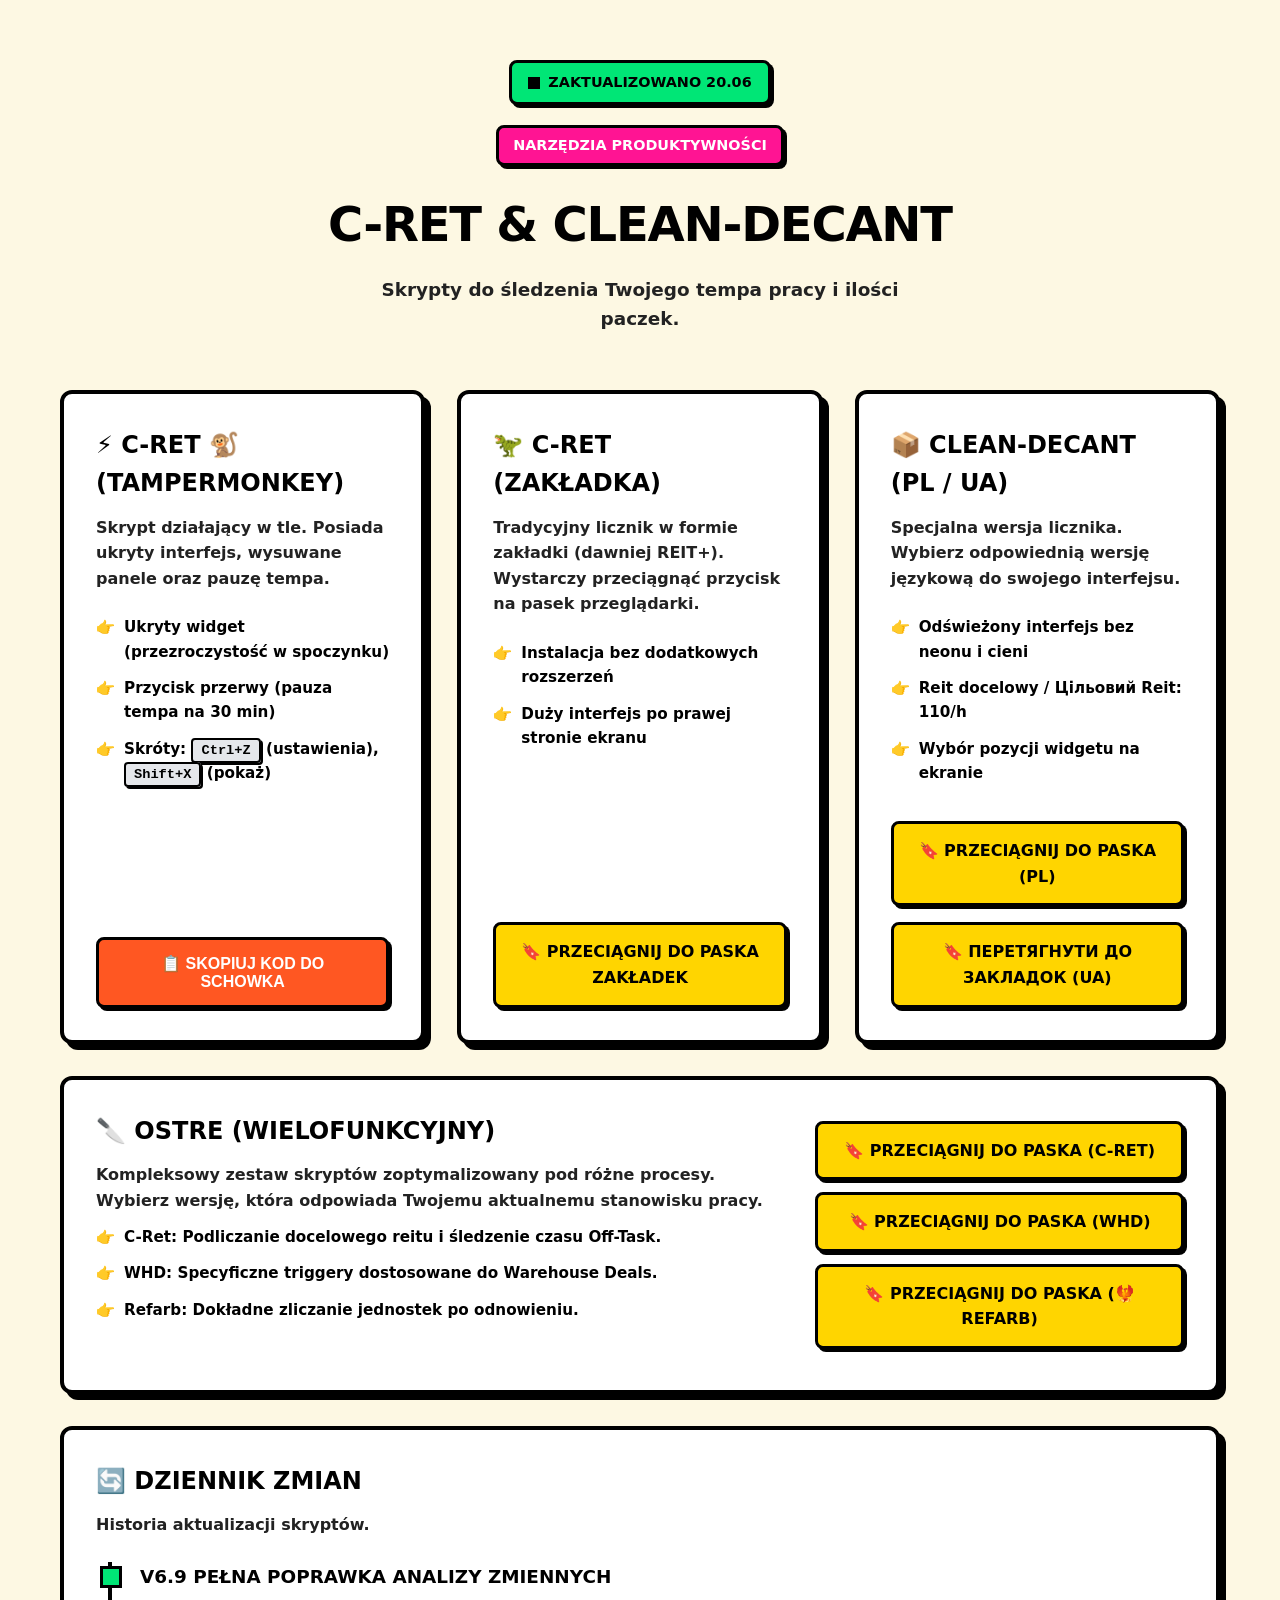
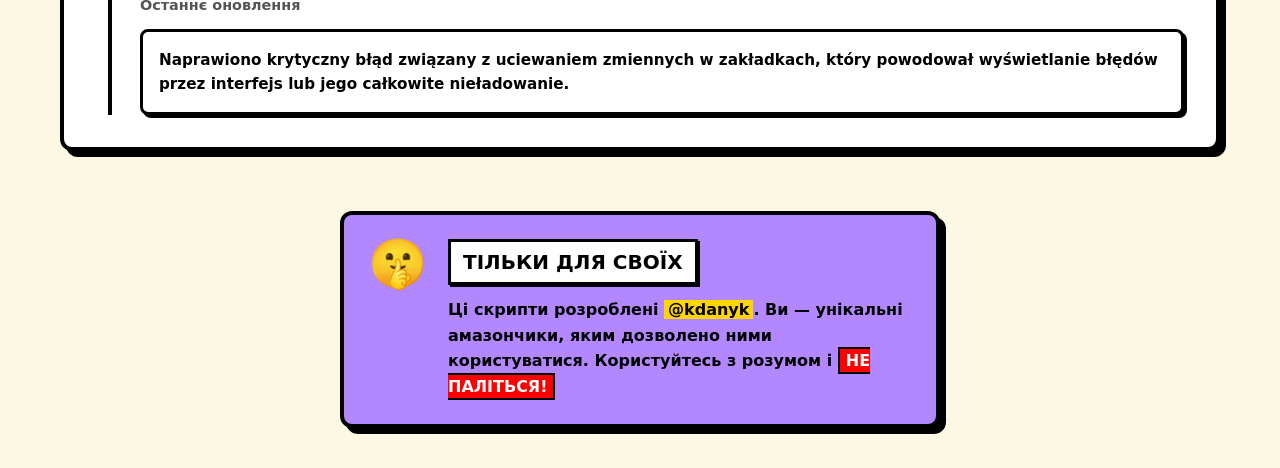
==== index.html @ 8933a947 "Update index.html" ====
<!DOCTYPE html>
<html lang="pl">
<head>
  <meta charset="UTF-8">
  <meta name="viewport" content="width=device-width, initial-scale=1.0">
  <title>C-RET & Narzędzia | Skrypty</title>
  <link rel="stylesheet" href="css/style.css">
</head>
<body>

  <div class="container">
    <header>
      <div class="status-badge status-online" id="script-status">
        <span class="pulse-dot"></span>
        <span class="status-text"> Zaktualizowano 20.06</span>
      </div>
      
      <br>

      <div class="badge">Narzędzia produktywności</div>
      
      <h1>C-RET & Clean-Decant</h1>
      <p>Skrypty do śledzenia Twojego tempa pracy i ilości paczek.</p>
    </header>

    <div class="cards-grid">
      
      <div class="card">
        <h2>⚡ C-RET 🐒(Tampermonkey)</h2>
        <p>Skrypt działający w tle. Posiada ukryty interfejs, wysuwane panele oraz pauzę tempa.</p>
        <ul class="features-list">
          <li>Ukryty widget (przezroczystość w spoczynku)</li>
          <li>Przycisk przerwy (pauza tempa na 30 min)</li>
          <li>Skróty: <code>Ctrl+Z</code> (ustawienia), <code>Shift+X</code> (pokaż)</li>
        </ul>
        <button class="btn btn-primary" onclick="copyTampermonkeyCode()">
          📋 Skopiuj kod do schowka
        </button>
        <div id="status"></div>
      </div>

      <div class="card">
        <h2>🦖 C-RET (Zakładka)</h2>
        <p>Tradycyjny licznik w formie zakładki (dawniej REIT+). Wystarczy przeciągnąć przycisk na pasek przeglądarki.</p>
        <ul class="features-list">
          <li>Instalacja bez dodatkowych rozszerzeń</li>
          <li>Duży interfejs po prawej stronie ekranu</li>
        </ul>
        <a id="cret-bookmark-btn" class="btn btn-secondary" href="#">
          📌 Przeciągnij do paska zakładki
        </a>
      </div>

      <div class="card">
        <h2>📦 Clean-Decant (PL / UA)</h2>
        <p>Specjalna wersja licznika. Wybierz odpowiednią wersję językową do swojego interfejsu.</p>
        <ul class="features-list">
          <li>Odświeżony interfejs bez neonu i cieni</li>
          <li>Reit docelowy / Цільовий Reit: 110/h</li>
          <li>Wybór pozycji widgetu na ekranie</li>
        </ul>
        <div class="button-group">
          <a id="cd-pl-bookmark-btn" class="btn btn-secondary" href="#">
            📌 Przeciągnij do paska (PL)
          </a>
          <a id="cd-ua-bookmark-btn" class="btn btn-secondary" href="#">
            📌 Перетягнути до закладок (UA)
          </a>
        </div>
      </div>

      <div class="card full-width">
        <div style="display: flex; flex-wrap: wrap; gap: 24px; align-items: center;">
          
          <div style="flex: 1 1 60%; min-width: 280px;">
            <h2 style="margin-top: 0;">🔪 Ostre (Wielofunkcyjny)</h2>
            <p style="margin-bottom: 12px;">Kompleksowy zestaw skryptów zoptymalizowany pod różne procesy. Wybierz wersję, która odpowiada Twojemu aktualnemu stanowisku pracy.</p>
            <ul class="features-list">
              <li><strong>C-Ret:</strong> Podliczanie docelowego reitu i śledzenie czasu Off-Task.</li>
              <li><strong>WHD:</strong> Specyficzne triggery dostosowane do Warehouse Deals.</li>
              <li><strong>Refarb:</strong> Dokładne zliczanie jednostek po odnowieniu.</li>
            </ul>
          </div>

          <div style="flex: 1 1 30%; display: flex; flex-direction: column; gap: 12px; min-width: 220px;">
            <a id="ostre-cret-btn" class="btn btn-secondary" href="#" style="text-align: center; justify-content: center;">
              📌 Przeciągnij (Ostre C-Ret)
            </a>
            <a id="ostre-whd-btn" class="btn btn-secondary" href="#" style="text-align: center; justify-content: center;">
              📌 Przeciągnij (Ostre 🪛WHD)
            </a>
            <a id="ostre-refarb-btn" class="btn btn-secondary" href="#" style="text-align: center; justify-content: center;">
              📌 Przeciągnij (Ostre 🐦‍🔥Refarb)
            </a>
          </div>

        </div>
      </div>

      <div class="card full-width">
        <h2>🔄 Dziennik zmian</h2>
        <p style="margin-bottom: 24px;">Historia aktualizacji skryptów.</p>
        <div class="changelog-wrapper">
          <div class="changelog-item">
            <div class="changelog-version">v6.9 Pełna poprawka analizy zmiennych</div>
            <div class="changelog-date">Останнє оновлення</div>
            <div class="changelog-notes">
              Naprawiono krytyczny błąd związany z uciewaniem zmiennych w zakładkach, który powodował wyświetlanie błędów przez interfejs lub jego całkowite nieładowanie.
            </div>
          </div>
        </div>
      </div>

    </div> 
    
    <div class="secret-box">
      <div class="secret-icon">🤫</div>
      <div class="secret-content">
        <h3>Тільки для своїх</h3>
        <p>
          Ці скрипти розроблені <strong>@kdanyk</strong>. Ви — унікальні амазончики, яким дозволено ними користуватися. Користуйтесь з розумом і <b>не паліться!</b>
        </p>
      </div>
    </div>

  </div> 
  
 

  <script src="skripst/ostre.js"></script>
  <script src="js/main.js"></script>
</body>
</html>
---- css/style.css ----
/* =========================================
   Базові налаштування та змінні (Необруталізм)
========================================= */
:root {
  --bg-color: #FDF8E3;          /* Світло-жовтуватий фон */
  --card-bg: #FFFFFF;           /* Білий фон карток */
  --text-main: #000000;         /* Жорсткий чорний текст */
  --text-muted: #222222;        
  --accent-primary: #FF5722;    /* Яскраво-помаранчевий */
  --accent-secondary: #FFD500;  /* Жовтий акцент */
  --accent-pink: #FF1493;       /* Неоново-рожевий */
  --border-color: #000000;      /* Тільки чорні рамки! */
  
  /* Жорсткі тіні - фішка необруталізму */
  --brutal-shadow: 6px 6px 0px #000000; 
  --brutal-shadow-hover: 8px 8px 0px #000000;
  --brutal-shadow-sm: 3px 3px 0px #000000;
}

* {
  margin: 0;
  padding: 0;
  box-sizing: border-box;
}

body {
  background-color: var(--bg-color);
  color: var(--text-main);
  font-family: 'Inter', system-ui, -apple-system, sans-serif;
  line-height: 1.6;
  -webkit-font-smoothing: antialiased;
  font-weight: 500; /* Робимо текст трохи жирнішим для стилю */
}

/* =========================================
   Макет та Хедер
========================================= */
.container {
  max-width: 1200px;
  margin: 0 auto;
  padding: 60px 20px 40px;
}

header {
  text-align: center;
  margin-bottom: 56px;
}

/* Бейдж в хедері */
.badge {
  display: inline-block;
  background-color: var(--accent-pink);
  color: #FFFFFF;
  padding: 6px 14px;
  font-size: 0.9rem;
  font-weight: 800;
  text-transform: uppercase;
  margin-bottom: 20px;
  border: 3px solid var(--border-color);
  box-shadow: var(--brutal-shadow-sm);
  border-radius: 8px; /* Менш круглі кути */
}

header h1 {
  font-size: 3rem;
  font-weight: 900;
  color: #000000;
  margin-bottom: 12px;
  letter-spacing: -0.025em;
  text-transform: uppercase;
}

header p {
  color: var(--text-muted);
  font-size: 1.15rem;
  font-weight: 600;
  max-width: 600px;
  margin: 0 auto;
}

/* =========================================
   Сітка карток
========================================= */
.cards-grid {
  display: grid;
  grid-template-columns: repeat(auto-fit, minmax(320px, 1fr));
  gap: 32px; /* Трохи збільшив відступ між жорсткими тінями */
}

.card {
  background: var(--card-bg);
  border-radius: 12px;
  padding: 32px;
  border: 4px solid var(--border-color); /* Товста рамка */
  box-shadow: var(--brutal-shadow);      /* Суцільна тінь */
  transition: all 0.2s ease;
  display: flex;
  flex-direction: column;
}

/* Ефект "підняття" при наведенні */
.card:hover {
  transform: translate(-3px, -3px);
  box-shadow: var(--brutal-shadow-hover);
}

.card.full-width {
  grid-column: 1 / -1;
}

.card h2 {
  font-size: 1.5rem;
  font-weight: 900;
  margin-bottom: 12px;
  color: #000000;
  text-transform: uppercase;
}

.card p {
  color: var(--text-muted);
  font-size: 1rem;
  margin-bottom: 24px;
  font-weight: 600;
}

/* =========================================
   Списки (Особливості)
========================================= */
.features-list {
  list-style: none;
  margin-bottom: auto; 
  padding-bottom: 24px;
}

.features-list li {
  position: relative;
  padding-left: 28px;
  margin-bottom: 12px;
  font-size: 0.95rem;
  color: var(--text-main);
  font-weight: 600;
}

.features-list li::before {
  content: '👉'; /* Змінив галочку на більш фановий емодзі */
  position: absolute;
  left: 0;
  top: 0;
}

code {
  background-color: #E5E7EB;
  color: #000000; 
  padding: 3px 8px;
  border-radius: 4px;
  font-family: 'Courier New', Courier, monospace;
  font-size: 0.9em;
  font-weight: 800;
  border: 2px solid #000000;
  box-shadow: 2px 2px 0px #000000;
}

/* =========================================
   Кнопки
========================================= */
.btn {
  display: block;
  width: 100%;
  text-align: center;
  padding: 14px 20px;
  border-radius: 8px;
  font-weight: 900;
  font-size: 1rem;
  text-decoration: none;
  text-transform: uppercase;
  cursor: pointer;
  transition: all 0.1s ease; /* Швидша реакція */
  border: 3px solid var(--border-color);
}

.btn-primary {
  background-color: var(--accent-primary);
  color: #FFFFFF;
  box-shadow: var(--brutal-shadow-sm);
}

/* Ефект "натискання" фізичної кнопки */
.btn-primary:active, .btn-secondary:active, .btn:active {
  transform: translate(3px, 3px);
  box-shadow: 0px 0px 0px #000000;
}

.btn-secondary {
  background-color: var(--accent-secondary);
  color: #000000;
  box-shadow: var(--brutal-shadow-sm);
}

.button-group {
  display: flex;
  flex-direction: column;
  gap: 16px;
  margin-top: auto;
}

/* =========================================
   Журнал змін (Changelog)
========================================= */
.changelog-wrapper {
  border-left: 4px solid var(--border-color);
  margin-left: 12px;
  padding-left: 28px;
  position: relative;
}

.changelog-item {
  position: relative;
}

.changelog-item::before {
  content: '';
  position: absolute;
  left: -40px;
  top: 4px;
  width: 16px;
  height: 16px;
  border-radius: 0; /* Квадратна точка замість круглої */
  background: #00E676; /* Яскраво-зелений */
  border: 3px solid var(--border-color); 
}

.changelog-version {
  font-weight: 900;
  color: #000000;
  font-size: 1.15rem;
  margin-bottom: 2px;
  text-transform: uppercase;
}

.changelog-date {
  font-size: 0.9rem;
  color: #555555;
  font-weight: 700;
  margin-bottom: 12px;
}

.changelog-notes {
  color: var(--text-main);
  font-size: 0.95rem;
  font-weight: 600;
  background: #FFFFFF;
  padding: 16px;
  border-radius: 8px;
  border: 3px solid var(--border-color);
  box-shadow: var(--brutal-shadow-sm);
  line-height: 1.6;
}

/* =========================================
   Футер
========================================= */
footer {
  text-align: center;
  padding: 40px 20px 80px;
}

.feedback-btn {
  display: inline-flex;
  align-items: center;
  gap: 10px;
  padding: 12px 24px;
  background: #FFFFFF;
  border: 3px solid var(--border-color);
  border-radius: 8px;
  color: #000000;
  text-decoration: none;
  font-size: 1rem;
  font-weight: 800;
  text-transform: uppercase;
  transition: all 0.1s ease;
  box-shadow: var(--brutal-shadow-sm);
}

.feedback-btn:active {
  transform: translate(3px, 3px);
  box-shadow: 0px 0px 0px #000000;
}

#status {
  text-align: center;
  font-size: 0.9rem;
  font-weight: 800;
  color: #000000; 
  background: #00E676;
  margin-top: 12px;
  min-height: 1.5em;
  padding: 2px;
  border-radius: 4px;
}
#status:empty {
  display: none;
}

/* =========================================
   Секретний блок (Тільки для своїх)
========================================= */
.secret-box {
  max-width: 600px;
  margin: 60px auto 0;
  background: #B388FF; /* Яскраво-фіолетовий для контрасту */
  color: #000000;
  border-radius: 12px;
  padding: 24px;
  display: flex;
  align-items: flex-start;
  gap: 20px;
  border: 4px solid var(--border-color);
  box-shadow: var(--brutal-shadow);
}

.secret-icon {
  font-size: 3rem;
  line-height: 1;
}

.secret-content {
  flex: 1;
  min-width: 0;
}

.secret-content h3 {
  font-size: 1.25rem;
  font-weight: 900;
  color: #000000; 
  background: #FFFFFF; /* Виділяємо заголовок як маркер */
  display: inline-block;
  padding: 4px 12px;
  border: 3px solid var(--border-color);
  margin-bottom: 12px;
  text-transform: uppercase;
  box-shadow: 2px 2px 0px #000000;
}

.secret-content p {
  font-size: 1rem;
  font-weight: 600;
  color: #000000;
  line-height: 1.6;
  margin: 0;
  white-space: normal;
  word-wrap: break-word;
  overflow: visible;
  display: block;
  -webkit-line-clamp: unset;
}

.secret-content strong {
  color: #000000;
  font-weight: 900;
  background: #FFD500;
  padding: 0 4px;
}

.secret-content b {
  color: #FFFFFF;
  background: #FF0000; /* Жорсткий червоний акцент на "не паліться" */
  font-weight: 900;
  padding: 2px 6px;
  border: 2px solid #000000;
  text-transform: uppercase;
}

/* =========================================
   Стилізація кнопки Telegram
========================================= */
.telegram-btn {
  background: #229ED9; /* Офіційний колір Telegram */
  color: #FFFFFF;
}

.telegram-btn svg {
  transition: transform 0.2s ease;
}

.telegram-btn:hover svg {
  transform: scale(1.2) rotate(-10deg);
}

/* =========================================
   Бейдж статусу (з минулої розмови)
========================================= */
.status-badge {
  display: inline-flex;
  align-items: center;
  gap: 8px;
  padding: 8px 16px;
  border-radius: 8px;
  font-size: 0.9rem;
  font-weight: 900;
  text-transform: uppercase;
  margin-bottom: 20px;
  border: 3px solid var(--border-color);
  box-shadow: var(--brutal-shadow-sm);
}

.status-online {
  background-color: #00E676; /* Неоновий зелений */
  color: #000000;
}

.status-updating {
  background-color: #FF0000;
  color: #FFFFFF;
}

.pulse-dot {
  width: 12px;
  height: 12px;
  background-color: #000000;
  border-radius: 0; /* Робимо крапку квадратною */
  animation: none; /* У бруталізмі краще без плавних пульсацій */
}
/* Стилі для вкладок */
.tabs-header {
  display: flex;
  gap: 8px;
  margin-bottom: 20px;
  border-bottom: 2px solid rgba(0, 0, 0, 0.05);
  padding-bottom: 8px;
}

.tab-btn {
  background: rgba(0, 0, 0, 0.05);
  border: none;
  border-radius: 8px;
  padding: 8px 16px;
  color: #475569;
  font-family: inherit;
  font-weight: 700;
  font-size: 14px;
  cursor: pointer;
  transition: all 0.2s ease;
}

.tab-btn:hover {
  background: rgba(0, 0, 0, 0.08);
  color: #1e293b;
}

.tab-btn.active {
  background: #3b82f6; /* Синій колір, як у вашому дизайні */
  color: white;
  box-shadow: 0 4px 12px rgba(59, 130, 246, 0.3);
}

.tab-content {
  display: none; /* Ховаємо всі вкладки за замовчуванням */
  animation: fadeIn 0.3s ease;
}

.tab-content.active {
  display: block; /* Показуємо тільки активну */
}

@keyframes fadeIn {
  from { opacity: 0; transform: translateY(5px); }
  to { opacity: 1; transform: translateY(0); }
}
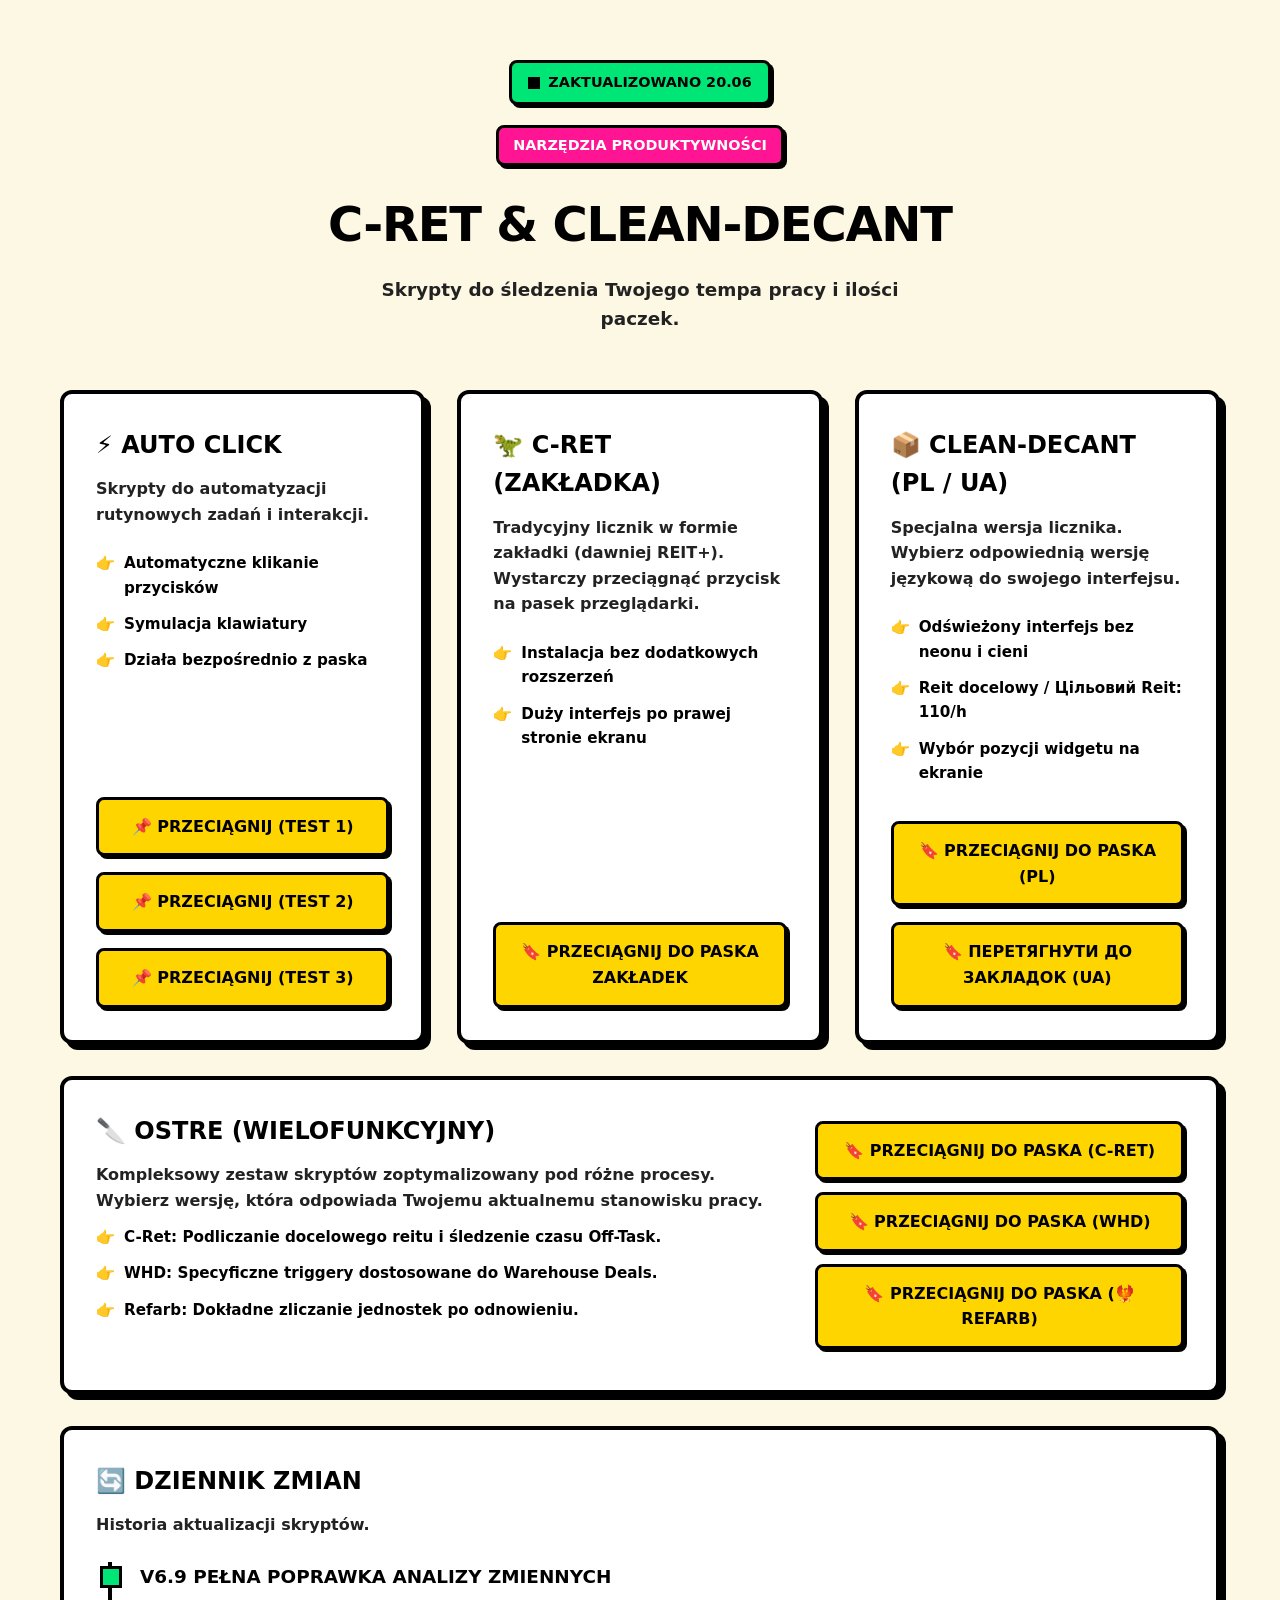
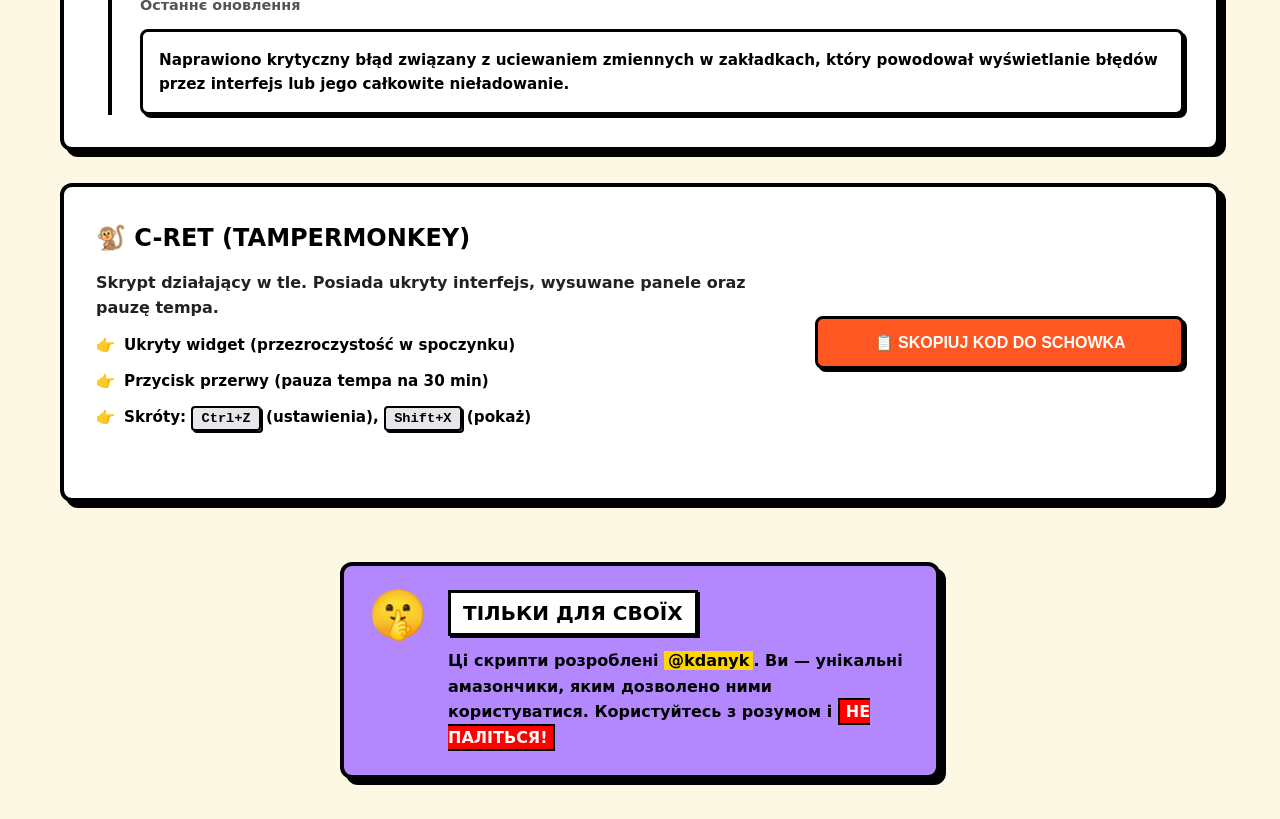
==== commit abc0c2b6: "Update index.html" ====
--- a/index.html
+++ b/index.html
@@ -26,17 +26,24 @@
     <div class="cards-grid">
       
       <div class="card">
-        <h2>⚡ C-RET 🐒(Tampermonkey)</h2>
-        <p>Skrypt działający w tle. Posiada ukryty interfejs, wysuwane panele oraz pauzę tempa.</p>
+        <h2>⚡ AUTO CLICK</h2>
+        <p>Skrypty do automatyzacji rutynowych zadań i interakcji.</p>
         <ul class="features-list">
-          <li>Ukryty widget (przezroczystość w spoczynku)</li>
-          <li>Przycisk przerwy (pauza tempa na 30 min)</li>
-          <li>Skróty: <code>Ctrl+Z</code> (ustawienia), <code>Shift+X</code> (pokaż)</li>
+          <li>Automatyczne klikanie przycisków</li>
+          <li>Symulacja klawiatury</li>
+          <li>Działa bezpośrednio z paska</li>
         </ul>
-        <button class="btn btn-primary" onclick="copyTampermonkeyCode()">
-          📋 Skopiuj kod do schowka
-        </button>
-        <div id="status"></div>
+        <div class="button-group">
+          <a id="auto-test1-btn" class="btn btn-secondary" href="#">
+            📌 Przeciągnij (Test 1)
+          </a>
+          <a id="auto-test2-btn" class="btn btn-secondary" href="#">
+            📌 Przeciągnij (Test 2)
+          </a>
+          <a id="auto-test3-btn" class="btn btn-secondary" href="#">
+            📌 Przeciągnij (Test 3)
+          </a>
+        </div>
       </div>
 
       <div class="card">
@@ -46,9 +53,11 @@
           <li>Instalacja bez dodatkowych rozszerzeń</li>
           <li>Duży interfejs po prawej stronie ekranu</li>
         </ul>
-        <a id="cret-bookmark-btn" class="btn btn-secondary" href="#">
-          📌 Przeciągnij do paska zakładki
-        </a>
+        <div class="button-group">
+          <a id="cret-bookmark-btn" class="btn btn-secondary" href="#">
+            📌 Przeciągnij do paska zakładki
+          </a>
+        </div>
       </div>
 
       <div class="card">
@@ -111,6 +120,26 @@
         </div>
       </div>
 
+      <div class="card full-width">
+        <div style="display: flex; flex-wrap: wrap; gap: 24px; align-items: center;">
+          <div style="flex: 1 1 60%; min-width: 280px;">
+            <h2 style="margin-top: 0;">🐒 C-RET (Tampermonkey)</h2>
+            <p style="margin-bottom: 12px;">Skrypt działający w tle. Posiada ukryty interfejs, wysuwane panele oraz pauzę tempa.</p>
+            <ul class="features-list">
+              <li>Ukryty widget (przezroczystość w spoczynku)</li>
+              <li>Przycisk przerwy (pauza tempa na 30 min)</li>
+              <li>Skróty: <code>Ctrl+Z</code> (ustawienia), <code>Shift+X</code> (pokaż)</li>
+            </ul>
+          </div>
+          <div style="flex: 1 1 30%; display: flex; flex-direction: column; align-items: stretch; min-width: 220px;">
+            <button class="btn btn-primary" onclick="copyTampermonkeyCode()">
+              📋 Skopiuj kod do schowka
+            </button>
+            <div id="status"></div>
+          </div>
+        </div>
+      </div>
+
     </div> 
     
     <div class="secret-box">
@@ -125,8 +154,6 @@
 
   </div> 
   
- 
-
   <script src="skripst/ostre.js"></script>
   <script src="js/main.js"></script>
 </body>
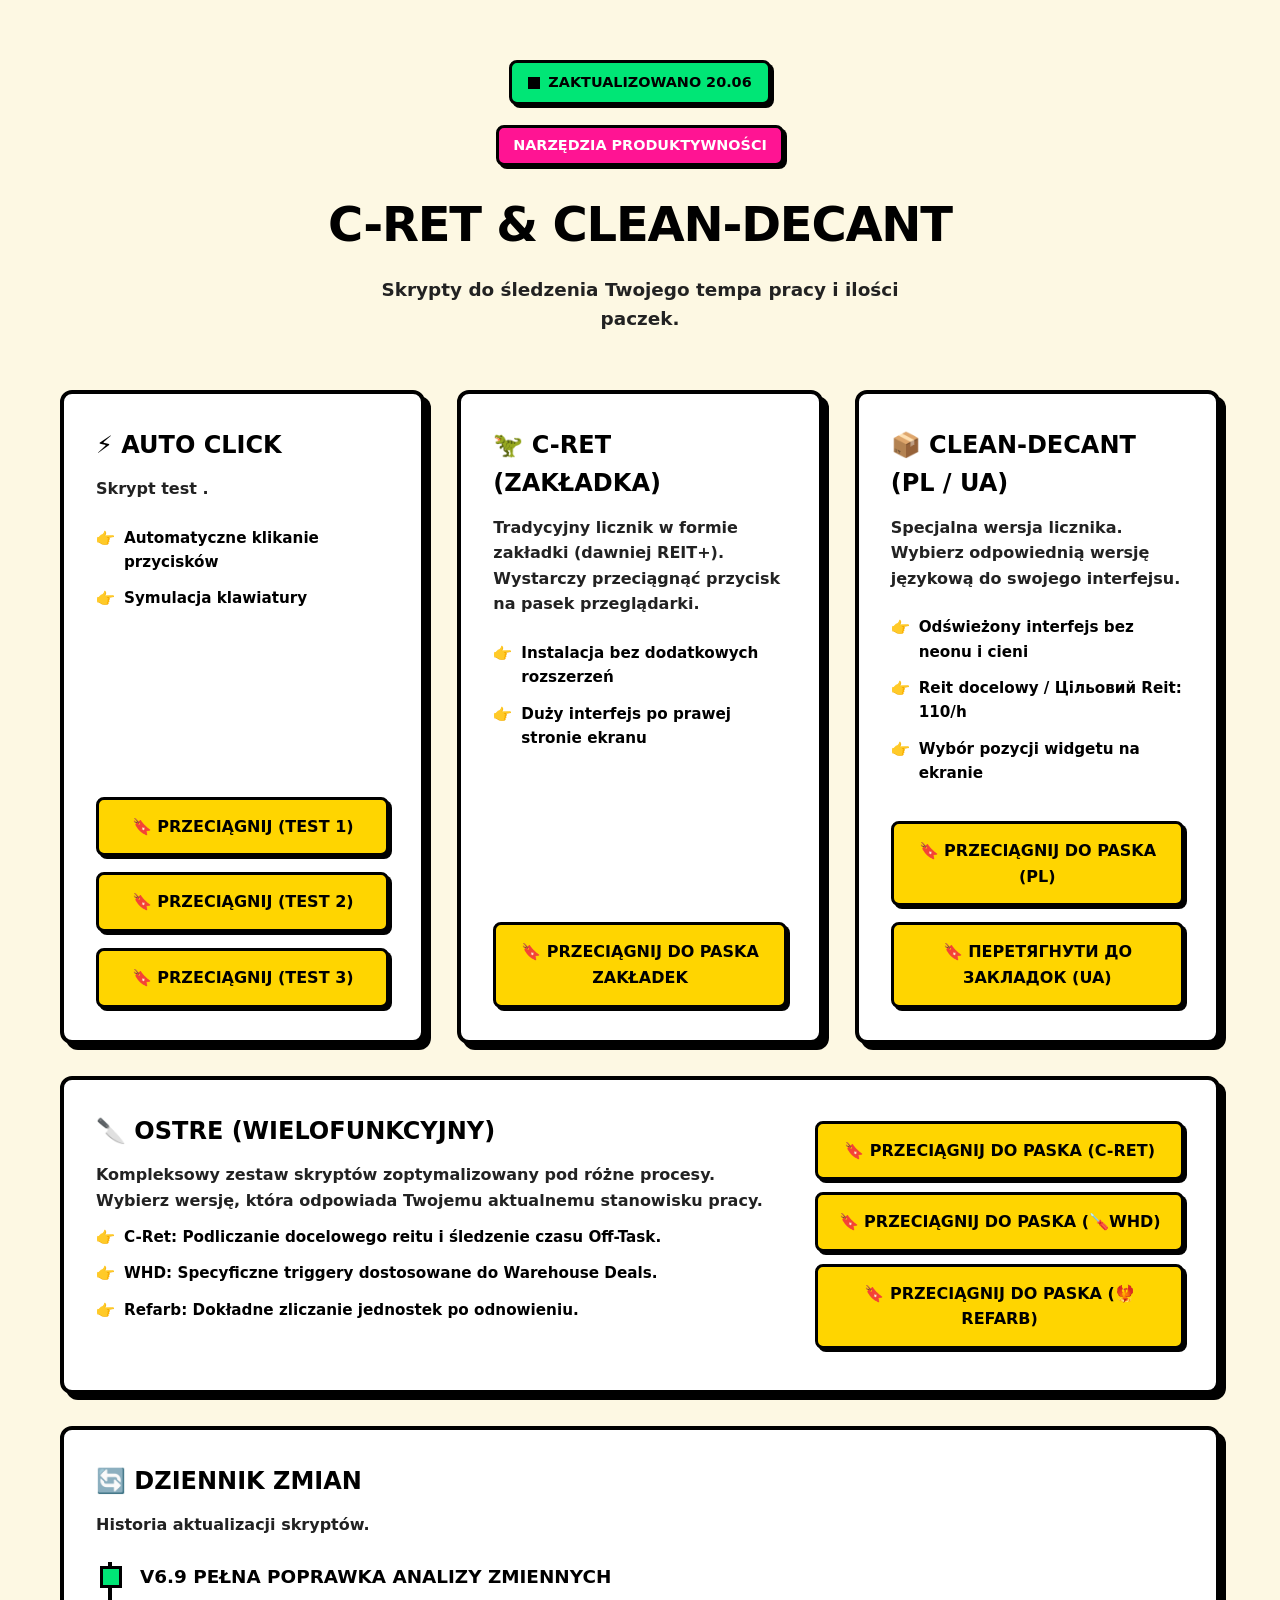
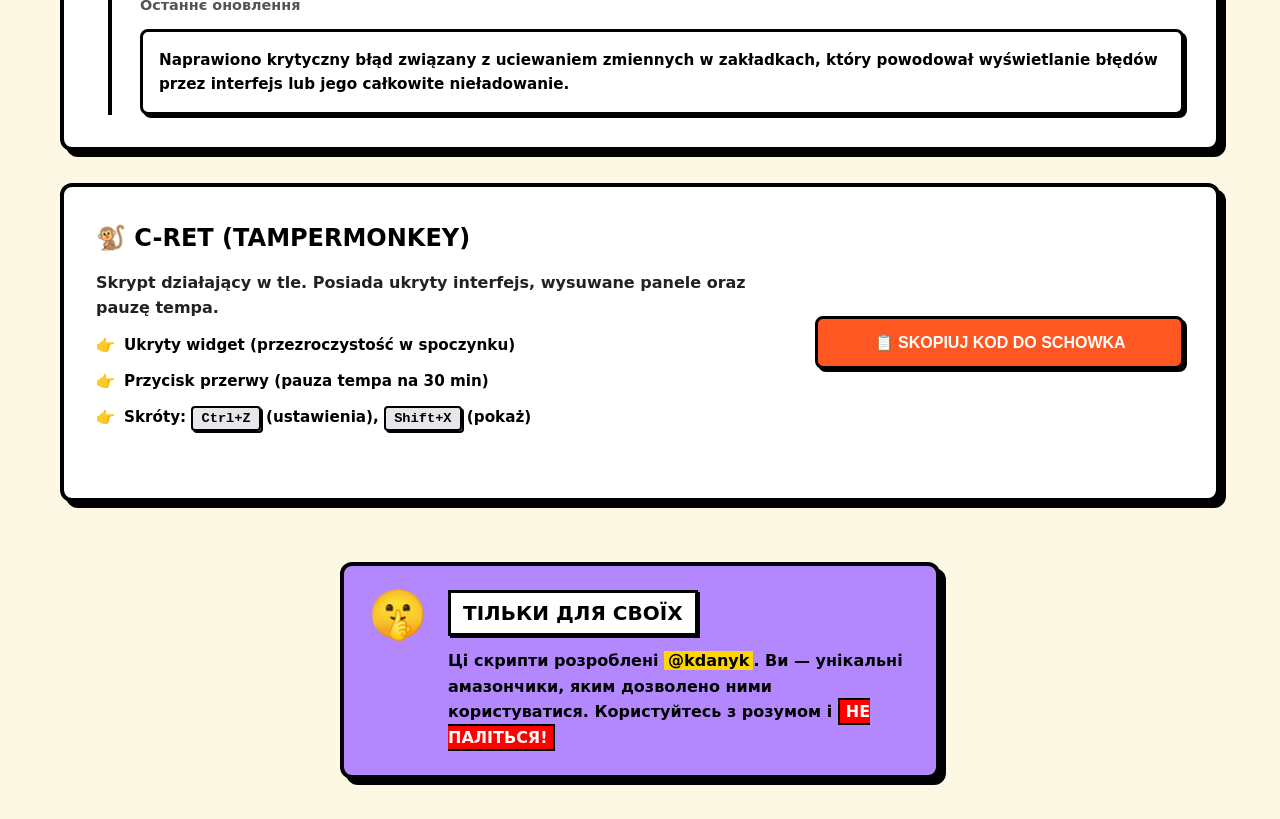
==== commit f568190c: "Update index.html" ====
--- a/index.html
+++ b/index.html
@@ -27,11 +27,11 @@
       
       <div class="card">
         <h2>⚡ AUTO CLICK</h2>
-        <p>Skrypty do automatyzacji rutynowych zadań i interakcji.</p>
+        <p>Skrypt test .</p>
         <ul class="features-list">
           <li>Automatyczne klikanie przycisków</li>
           <li>Symulacja klawiatury</li>
-          <li>Działa bezpośrednio z paska</li>
+          
         </ul>
         <div class="button-group">
           <a id="auto-test1-btn" class="btn btn-secondary" href="#">
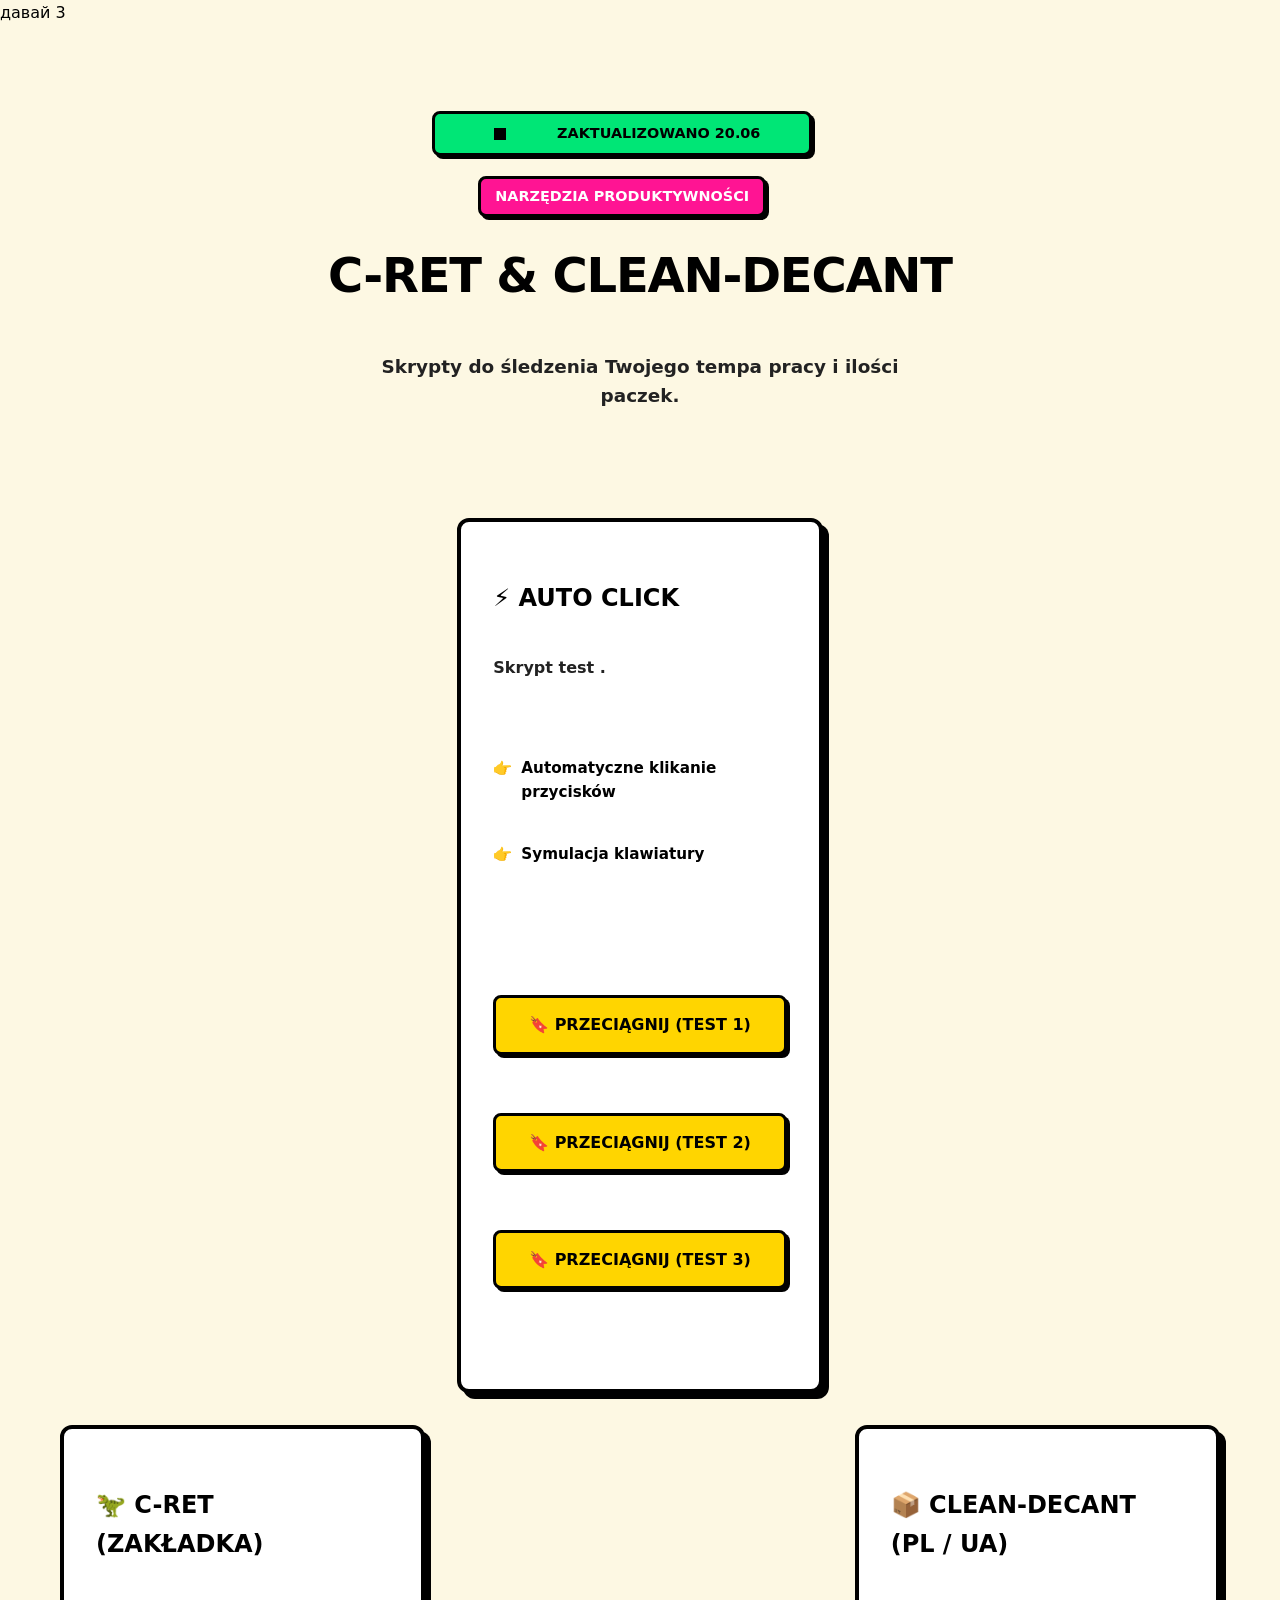
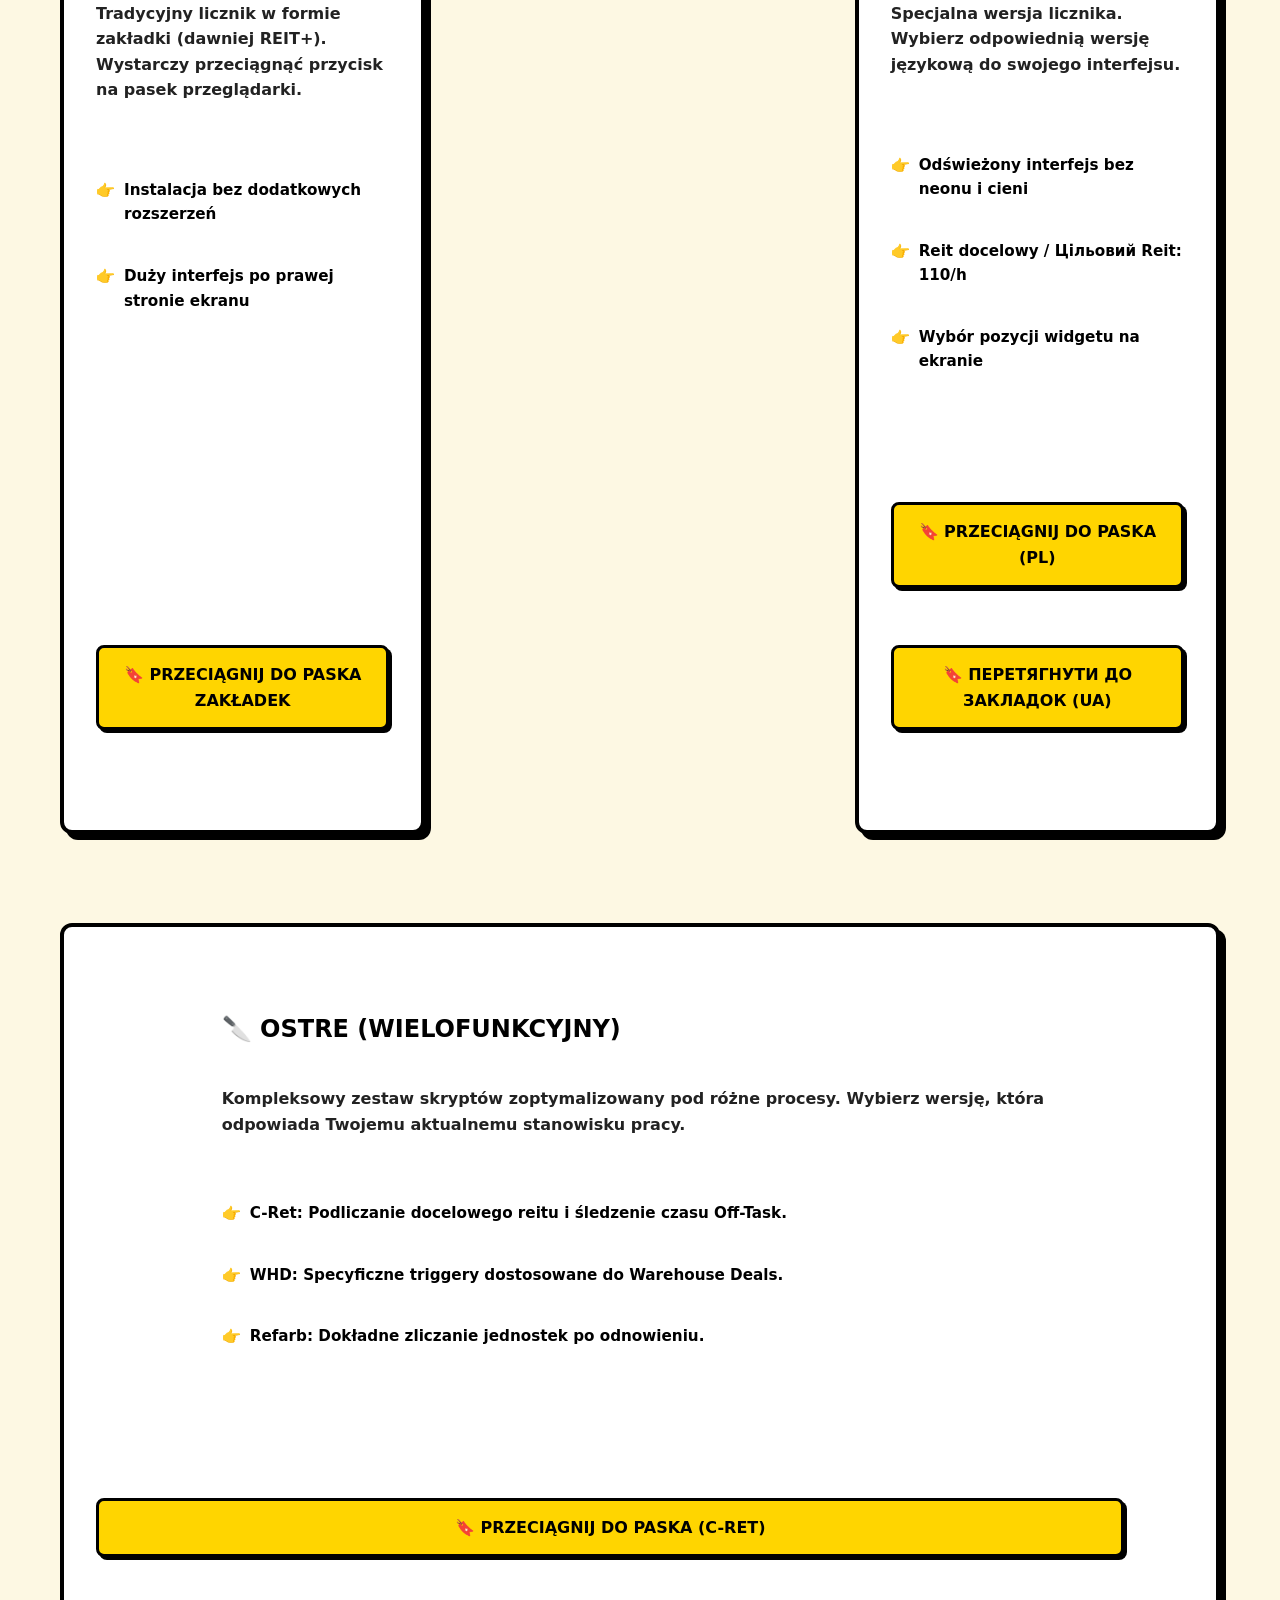
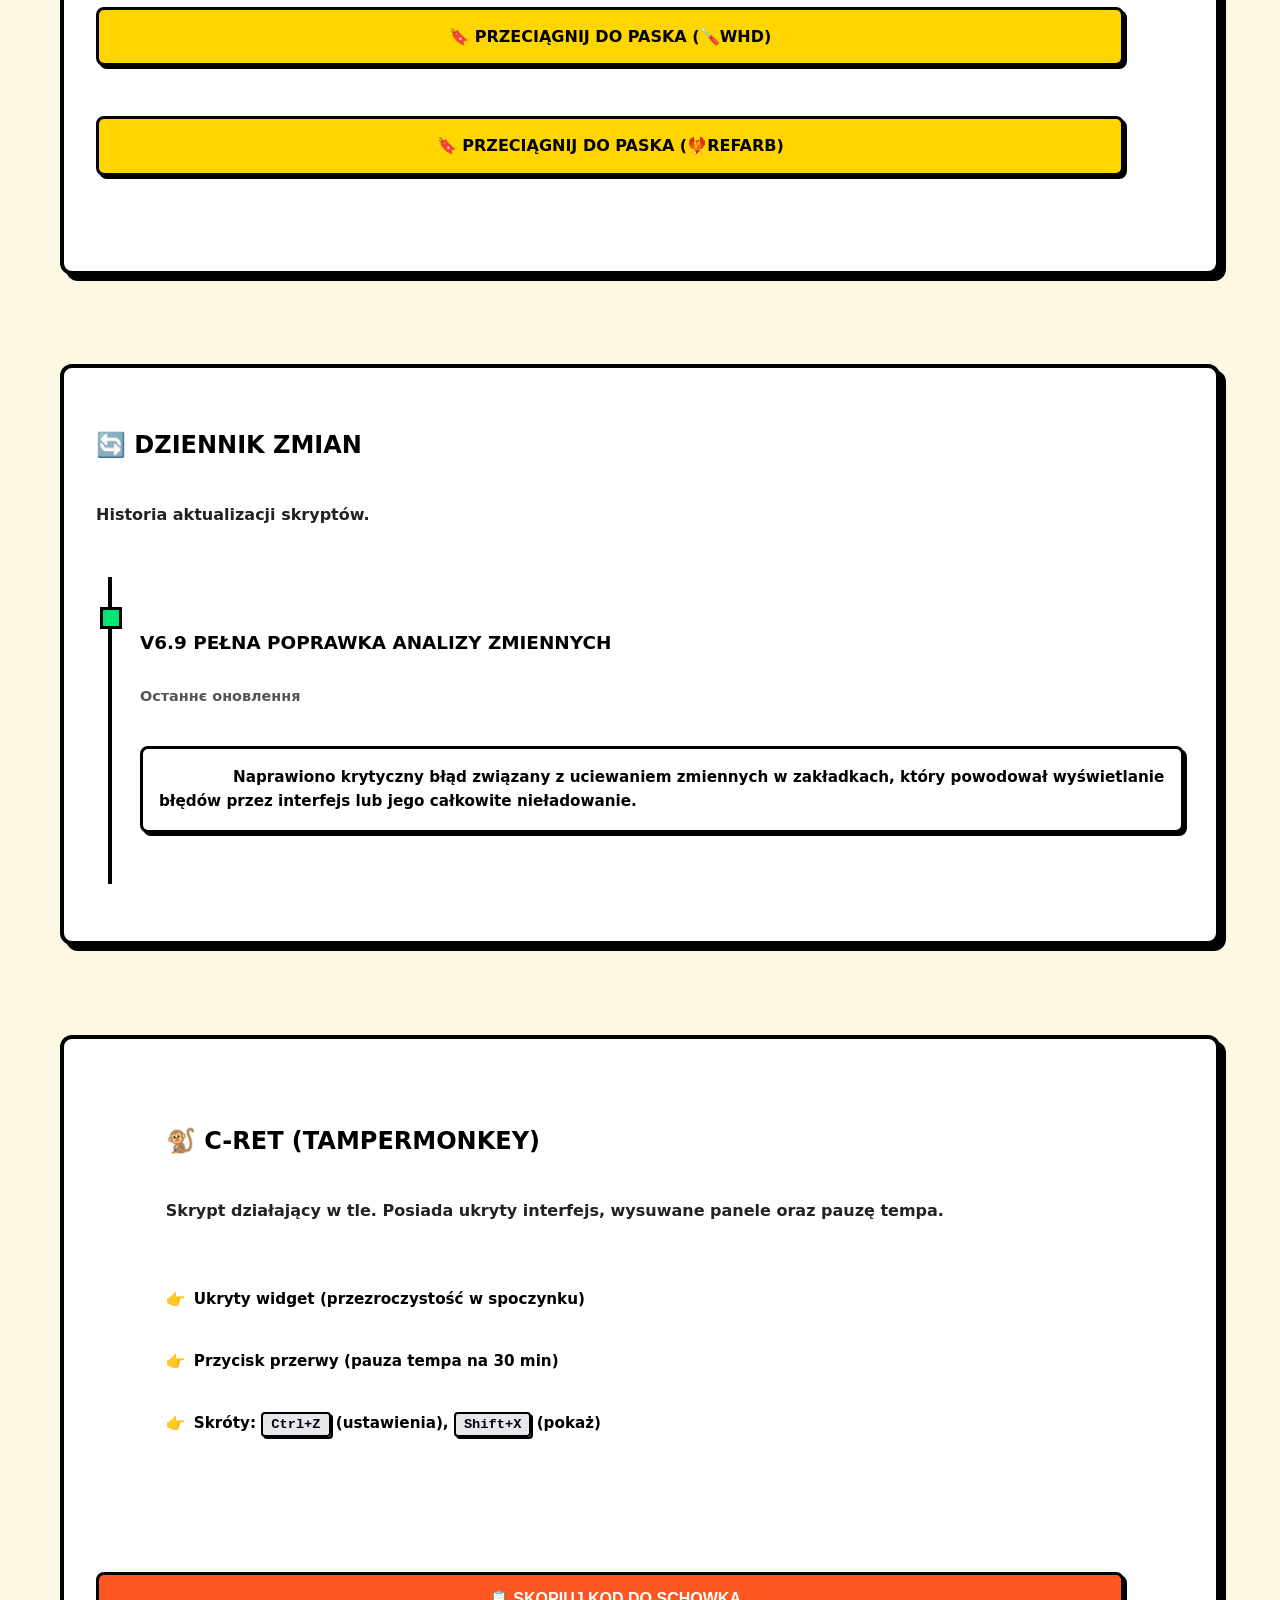
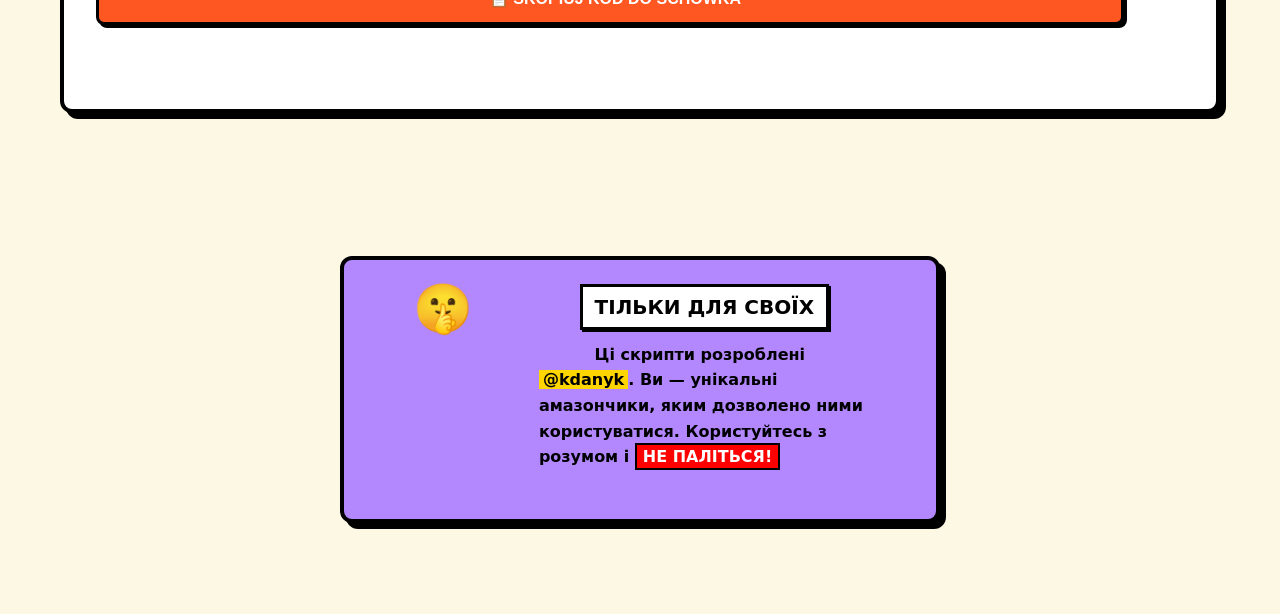
==== commit ae565f0b: "Update index.html" ====
--- a/index.html
+++ b/index.html
@@ -1,160 +1,161 @@
+давай 3 
 <!DOCTYPE html>
 <html lang="pl">
 <head>
-  <meta charset="UTF-8">
-  <meta name="viewport" content="width=device-width, initial-scale=1.0">
-  <title>C-RET & Narzędzia | Skrypty</title>
-  <link rel="stylesheet" href="css/style.css">
+  <meta charset="UTF-8">
+  <meta name="viewport" content="width=device-width, initial-scale=1.0">
+  <title>C-RET & Narzędzia | Skrypty</title>
+  <link rel="stylesheet" href="css/style.css">
 </head>
 <body>
 
-  <div class="container">
-    <header>
-      <div class="status-badge status-online" id="script-status">
-        <span class="pulse-dot"></span>
-        <span class="status-text"> Zaktualizowano 20.06</span>
-      </div>
-      
-      <br>
+  <div class="container">
+    <header>
+      <div class="status-badge status-online" id="script-status">
+        <span class="pulse-dot"></span>
+        <span class="status-text"> Zaktualizowano 20.06</span>
+      </div>
+      
+      <br>
 
-      <div class="badge">Narzędzia produktywności</div>
-      
-      <h1>C-RET & Clean-Decant</h1>
-      <p>Skrypty do śledzenia Twojego tempa pracy i ilości paczek.</p>
-    </header>
+      <div class="badge">Narzędzia produktywności</div>
+      
+      <h1>C-RET & Clean-Decant</h1>
+      <p>Skrypty do śledzenia Twojego tempa pracy i ilości paczek.</p>
+    </header>
 
-    <div class="cards-grid">
-      
-      <div class="card">
-        <h2>⚡ AUTO CLICK</h2>
-        <p>Skrypt test .</p>
-        <ul class="features-list">
-          <li>Automatyczne klikanie przycisków</li>
-          <li>Symulacja klawiatury</li>
-          
-        </ul>
-        <div class="button-group">
-          <a id="auto-test1-btn" class="btn btn-secondary" href="#">
-            📌 Przeciągnij (Test 1)
-          </a>
-          <a id="auto-test2-btn" class="btn btn-secondary" href="#">
-            📌 Przeciągnij (Test 2)
-          </a>
-          <a id="auto-test3-btn" class="btn btn-secondary" href="#">
-            📌 Przeciągnij (Test 3)
-          </a>
-        </div>
-      </div>
+    <div class="cards-grid">
+      
+      <div class="card">
+        <h2>⚡ AUTO CLICK</h2>
+        <p>Skrypt test .</p>
+        <ul class="features-list">
+          <li>Automatyczne klikanie przycisków</li>
+          <li>Symulacja klawiatury</li>
+          
+        </ul>
+        <div class="button-group">
+          <a id="auto-test1-btn" class="btn btn-secondary" href="#">
+            📌 Przeciągnij (Test 1)
+          </a>
+          <a id="auto-test2-btn" class="btn btn-secondary" href="#">
+            📌 Przeciągnij (Test 2)
+          </a>
+          <a id="auto-test3-btn" class="btn btn-secondary" href="#">
+            📌 Przeciągnij (Test 3)
+          </a>
+        </div>
+      </div>
 
-      <div class="card">
-        <h2>🦖 C-RET (Zakładka)</h2>
-        <p>Tradycyjny licznik w formie zakładki (dawniej REIT+). Wystarczy przeciągnąć przycisk na pasek przeglądarki.</p>
-        <ul class="features-list">
-          <li>Instalacja bez dodatkowych rozszerzeń</li>
-          <li>Duży interfejs po prawej stronie ekranu</li>
-        </ul>
-        <div class="button-group">
-          <a id="cret-bookmark-btn" class="btn btn-secondary" href="#">
-            📌 Przeciągnij do paska zakładki
-          </a>
-        </div>
-      </div>
+      <div class="card">
+        <h2>🦖 C-RET (Zakładka)</h2>
+        <p>Tradycyjny licznik w formie zakładki (dawniej REIT+). Wystarczy przeciągnąć przycisk na pasek przeglądarki.</p>
+        <ul class="features-list">
+          <li>Instalacja bez dodatkowych rozszerzeń</li>
+          <li>Duży interfejs po prawej stronie ekranu</li>
+        </ul>
+        <div class="button-group">
+          <a id="cret-bookmark-btn" class="btn btn-secondary" href="#">
+            📌 Przeciągnij do paska zakładki
+          </a>
+        </div>
+      </div>
 
-      <div class="card">
-        <h2>📦 Clean-Decant (PL / UA)</h2>
-        <p>Specjalna wersja licznika. Wybierz odpowiednią wersję językową do swojego interfejsu.</p>
-        <ul class="features-list">
-          <li>Odświeżony interfejs bez neonu i cieni</li>
-          <li>Reit docelowy / Цільовий Reit: 110/h</li>
-          <li>Wybór pozycji widgetu na ekranie</li>
-        </ul>
-        <div class="button-group">
-          <a id="cd-pl-bookmark-btn" class="btn btn-secondary" href="#">
-            📌 Przeciągnij do paska (PL)
-          </a>
-          <a id="cd-ua-bookmark-btn" class="btn btn-secondary" href="#">
-            📌 Перетягнути до закладок (UA)
-          </a>
-        </div>
-      </div>
+      <div class="card">
+        <h2>📦 Clean-Decant (PL / UA)</h2>
+        <p>Specjalna wersja licznika. Wybierz odpowiednią wersję językową do swojego interfejsu.</p>
+        <ul class="features-list">
+          <li>Odświeżony interfejs bez neonu i cieni</li>
+          <li>Reit docelowy / Цільовий Reit: 110/h</li>
+          <li>Wybór pozycji widgetu na ekranie</li>
+        </ul>
+        <div class="button-group">
+          <a id="cd-pl-bookmark-btn" class="btn btn-secondary" href="#">
+            📌 Przeciągnij do paska (PL)
+          </a>
+          <a id="cd-ua-bookmark-btn" class="btn btn-secondary" href="#">
+            📌 Перетягнути до закладок (UA)
+          </a>
+        </div>
+      </div>
 
-      <div class="card full-width">
-        <div style="display: flex; flex-wrap: wrap; gap: 24px; align-items: center;">
-          
-          <div style="flex: 1 1 60%; min-width: 280px;">
-            <h2 style="margin-top: 0;">🔪 Ostre (Wielofunkcyjny)</h2>
-            <p style="margin-bottom: 12px;">Kompleksowy zestaw skryptów zoptymalizowany pod różne procesy. Wybierz wersję, która odpowiada Twojemu aktualnemu stanowisku pracy.</p>
-            <ul class="features-list">
-              <li><strong>C-Ret:</strong> Podliczanie docelowego reitu i śledzenie czasu Off-Task.</li>
-              <li><strong>WHD:</strong> Specyficzne triggery dostosowane do Warehouse Deals.</li>
-              <li><strong>Refarb:</strong> Dokładne zliczanie jednostek po odnowieniu.</li>
-            </ul>
-          </div>
+      <div class="card full-width">
+        <div style="display: flex; flex-wrap: wrap; gap: 24px; align-items: center;">
+          
+          <div style="flex: 1 1 60%; min-width: 280px;">
+            <h2 style="margin-top: 0;">🔪 Ostre (Wielofunkcyjny)</h2>
+            <p style="margin-bottom: 12px;">Kompleksowy zestaw skryptów zoptymalizowany pod różne procesy. Wybierz wersję, która odpowiada Twojemu aktualnemu stanowisku pracy.</p>
+            <ul class="features-list">
+              <li><strong>C-Ret:</strong> Podliczanie docelowego reitu i śledzenie czasu Off-Task.</li>
+              <li><strong>WHD:</strong> Specyficzne triggery dostosowane do Warehouse Deals.</li>
+              <li><strong>Refarb:</strong> Dokładne zliczanie jednostek po odnowieniu.</li>
+            </ul>
+          </div>
 
-          <div style="flex: 1 1 30%; display: flex; flex-direction: column; gap: 12px; min-width: 220px;">
-            <a id="ostre-cret-btn" class="btn btn-secondary" href="#" style="text-align: center; justify-content: center;">
-              📌 Przeciągnij (Ostre C-Ret)
-            </a>
-            <a id="ostre-whd-btn" class="btn btn-secondary" href="#" style="text-align: center; justify-content: center;">
-              📌 Przeciągnij (Ostre 🪛WHD)
-            </a>
-            <a id="ostre-refarb-btn" class="btn btn-secondary" href="#" style="text-align: center; justify-content: center;">
-              📌 Przeciągnij (Ostre 🐦‍🔥Refarb)
-            </a>
-          </div>
+          <div style="flex: 1 1 30%; display: flex; flex-direction: column; gap: 12px; min-width: 220px;">
+            <a id="ostre-cret-btn" class="btn btn-secondary" href="#" style="text-align: center; justify-content: center;">
+              📌 Przeciągnij (Ostre C-Ret)
+            </a>
+            <a id="ostre-whd-btn" class="btn btn-secondary" href="#" style="text-align: center; justify-content: center;">
+              📌 Przeciągnij (Ostre 🪛WHD)
+            </a>
+            <a id="ostre-refarb-btn" class="btn btn-secondary" href="#" style="text-align: center; justify-content: center;">
+              📌 Przeciągnij (Ostre 🐦‍🔥Refarb)
+            </a>
+          </div>
 
-        </div>
-      </div>
+        </div>
+      </div>
 
-      <div class="card full-width">
-        <h2>🔄 Dziennik zmian</h2>
-        <p style="margin-bottom: 24px;">Historia aktualizacji skryptów.</p>
-        <div class="changelog-wrapper">
-          <div class="changelog-item">
-            <div class="changelog-version">v6.9 Pełna poprawka analizy zmiennych</div>
-            <div class="changelog-date">Останнє оновлення</div>
-            <div class="changelog-notes">
-              Naprawiono krytyczny błąd związany z uciewaniem zmiennych w zakładkach, który powodował wyświetlanie błędów przez interfejs lub jego całkowite nieładowanie.
-            </div>
-          </div>
-        </div>
-      </div>
+      <div class="card full-width">
+        <h2>🔄 Dziennik zmian</h2>
+        <p style="margin-bottom: 24px;">Historia aktualizacji skryptów.</p>
+        <div class="changelog-wrapper">
+          <div class="changelog-item">
+            <div class="changelog-version">v6.9 Pełna poprawka analizy zmiennych</div>
+            <div class="changelog-date">Останнє оновлення</div>
+            <div class="changelog-notes">
+              Naprawiono krytyczny błąd związany z uciewaniem zmiennych w zakładkach, który powodował wyświetlanie błędów przez interfejs lub jego całkowite nieładowanie.
+            </div>
+          </div>
+        </div>
+      </div>
 
-      <div class="card full-width">
-        <div style="display: flex; flex-wrap: wrap; gap: 24px; align-items: center;">
-          <div style="flex: 1 1 60%; min-width: 280px;">
-            <h2 style="margin-top: 0;">🐒 C-RET (Tampermonkey)</h2>
-            <p style="margin-bottom: 12px;">Skrypt działający w tle. Posiada ukryty interfejs, wysuwane panele oraz pauzę tempa.</p>
-            <ul class="features-list">
-              <li>Ukryty widget (przezroczystość w spoczynku)</li>
-              <li>Przycisk przerwy (pauza tempa na 30 min)</li>
-              <li>Skróty: <code>Ctrl+Z</code> (ustawienia), <code>Shift+X</code> (pokaż)</li>
-            </ul>
-          </div>
-          <div style="flex: 1 1 30%; display: flex; flex-direction: column; align-items: stretch; min-width: 220px;">
-            <button class="btn btn-primary" onclick="copyTampermonkeyCode()">
-              📋 Skopiuj kod do schowka
-            </button>
-            <div id="status"></div>
-          </div>
-        </div>
-      </div>
+      <div class="card full-width">
+        <div style="display: flex; flex-wrap: wrap; gap: 24px; align-items: center;">
+          <div style="flex: 1 1 60%; min-width: 280px;">
+            <h2 style="margin-top: 0;">🐒 C-RET (Tampermonkey)</h2>
+            <p style="margin-bottom: 12px;">Skrypt działający w tle. Posiada ukryty interfejs, wysuwane panele oraz pauzę tempa.</p>
+            <ul class="features-list">
+              <li>Ukryty widget (przezroczystość w spoczynku)</li>
+              <li>Przycisk przerwy (pauza tempa na 30 min)</li>
+              <li>Skróty: <code>Ctrl+Z</code> (ustawienia), <code>Shift+X</code> (pokaż)</li>
+            </ul>
+          </div>
+          <div style="flex: 1 1 30%; display: flex; flex-direction: column; align-items: stretch; min-width: 220px;">
+            <button class="btn btn-primary" onclick="copyTampermonkeyCode()">
+              📋 Skopiuj kod do schowka
+            </button>
+            <div id="status"></div>
+          </div>
+        </div>
+      </div>
 
-    </div> 
-    
-    <div class="secret-box">
-      <div class="secret-icon">🤫</div>
-      <div class="secret-content">
-        <h3>Тільки для своїх</h3>
-        <p>
-          Ці скрипти розроблені <strong>@kdanyk</strong>. Ви — унікальні амазончики, яким дозволено ними користуватися. Користуйтесь з розумом і <b>не паліться!</b>
-        </p>
-      </div>
-    </div>
+    </div> 
+    
+    <div class="secret-box">
+      <div class="secret-icon">🤫</div>
+      <div class="secret-content">
+        <h3>Тільки для своїх</h3>
+        <p>
+          Ці скрипти розроблені <strong>@kdanyk</strong>. Ви — унікальні амазончики, яким дозволено ними користуватися. Користуйтесь з розумом і <b>не паліться!</b>
+        </p>
+      </div>
+    </div>
 
-  </div> 
-  
-  <script src="skripst/ostre.js"></script>
-  <script src="js/main.js"></script>
+  </div> 
+  
+  <script src="skripst/ostre.js"></script>
+  <script src="js/main.js"></script>
 </body>
 </html>
--- a/css/style.css
+++ b/css/style.css
@@ -466,3 +466,19 @@
   from { opacity: 0; transform: translateY(5px); }
   to { opacity: 1; transform: translateY(0); }
 }
+/* =========================================
+   Прихований лічильник (Аналітика)
+========================================= */
+#hidden-view-counter {
+  position: absolute;
+  width: 1px;
+  height: 1px;
+  margin: -1px;
+  padding: 0;
+  overflow: hidden;
+  clip: rect(0, 0, 0, 0);
+  border: 0;
+  opacity: 0;
+  pointer-events: none;
+  z-index: -999;
+}
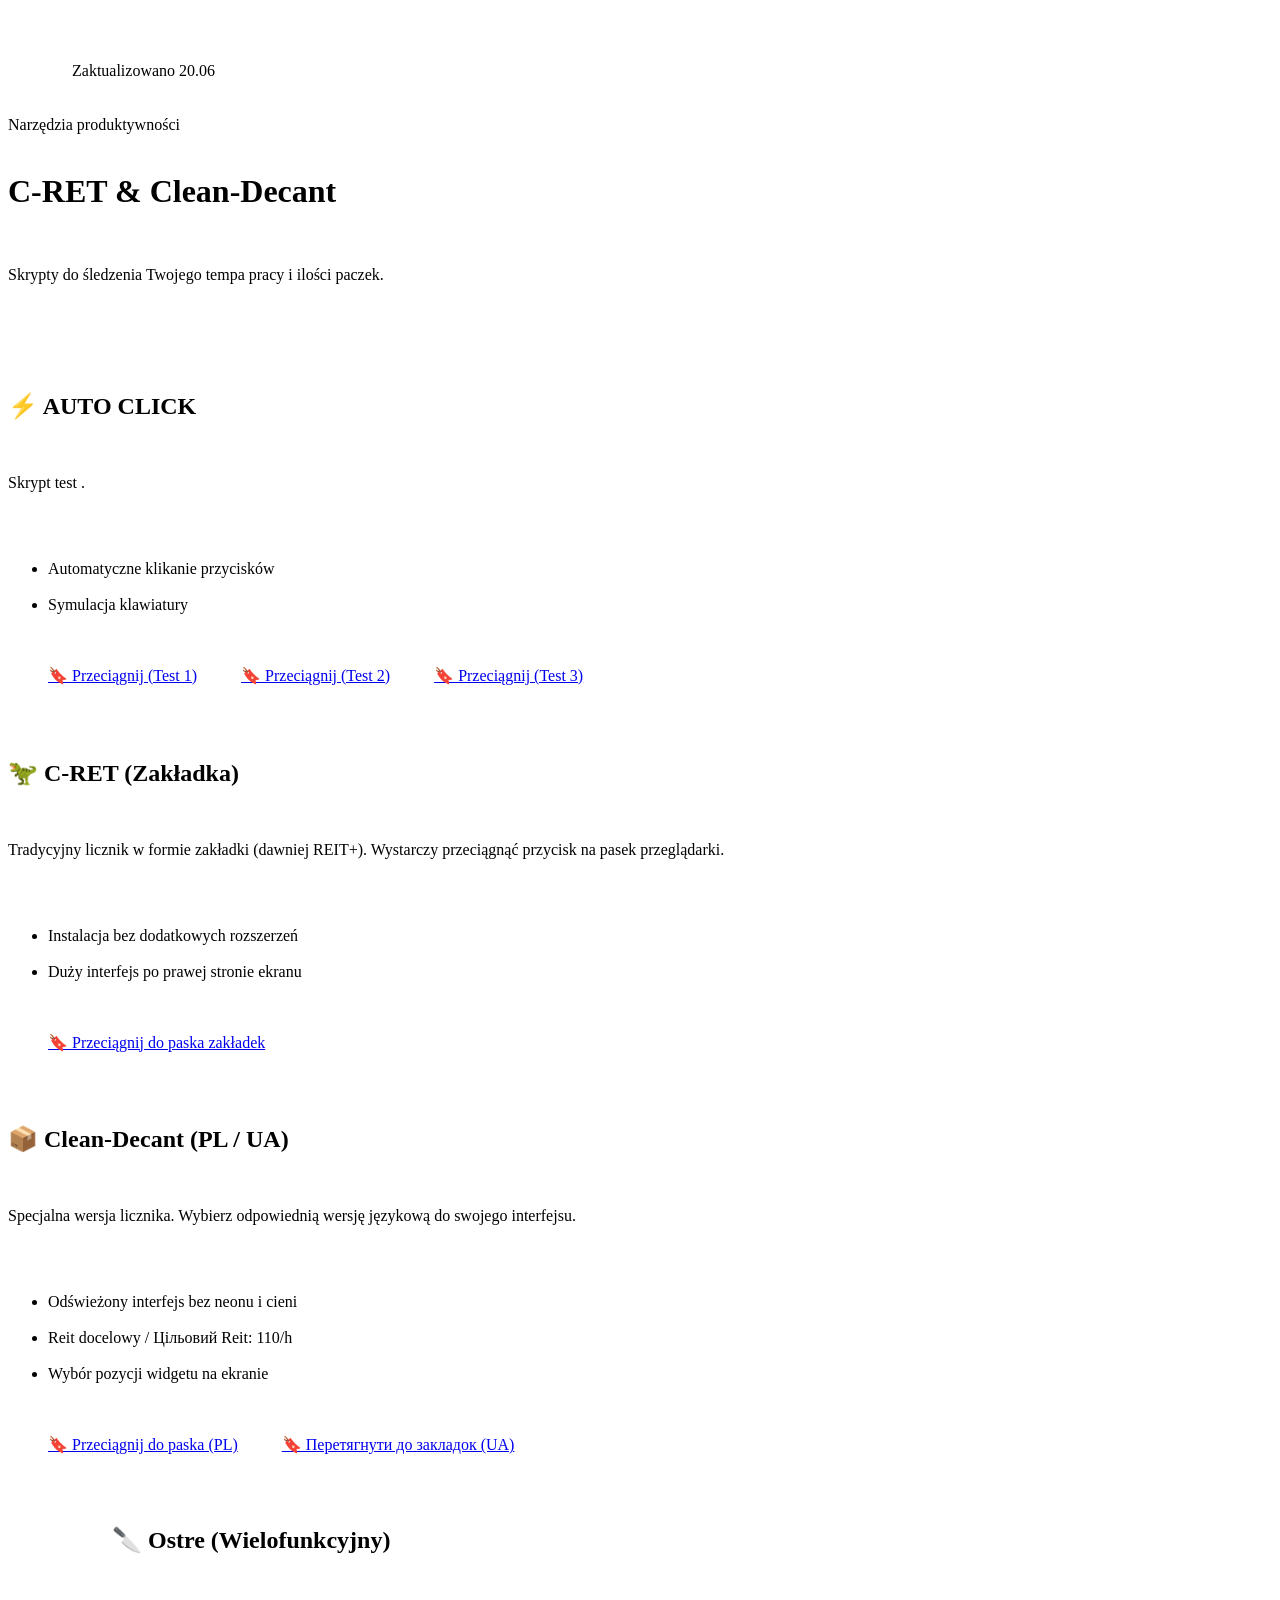
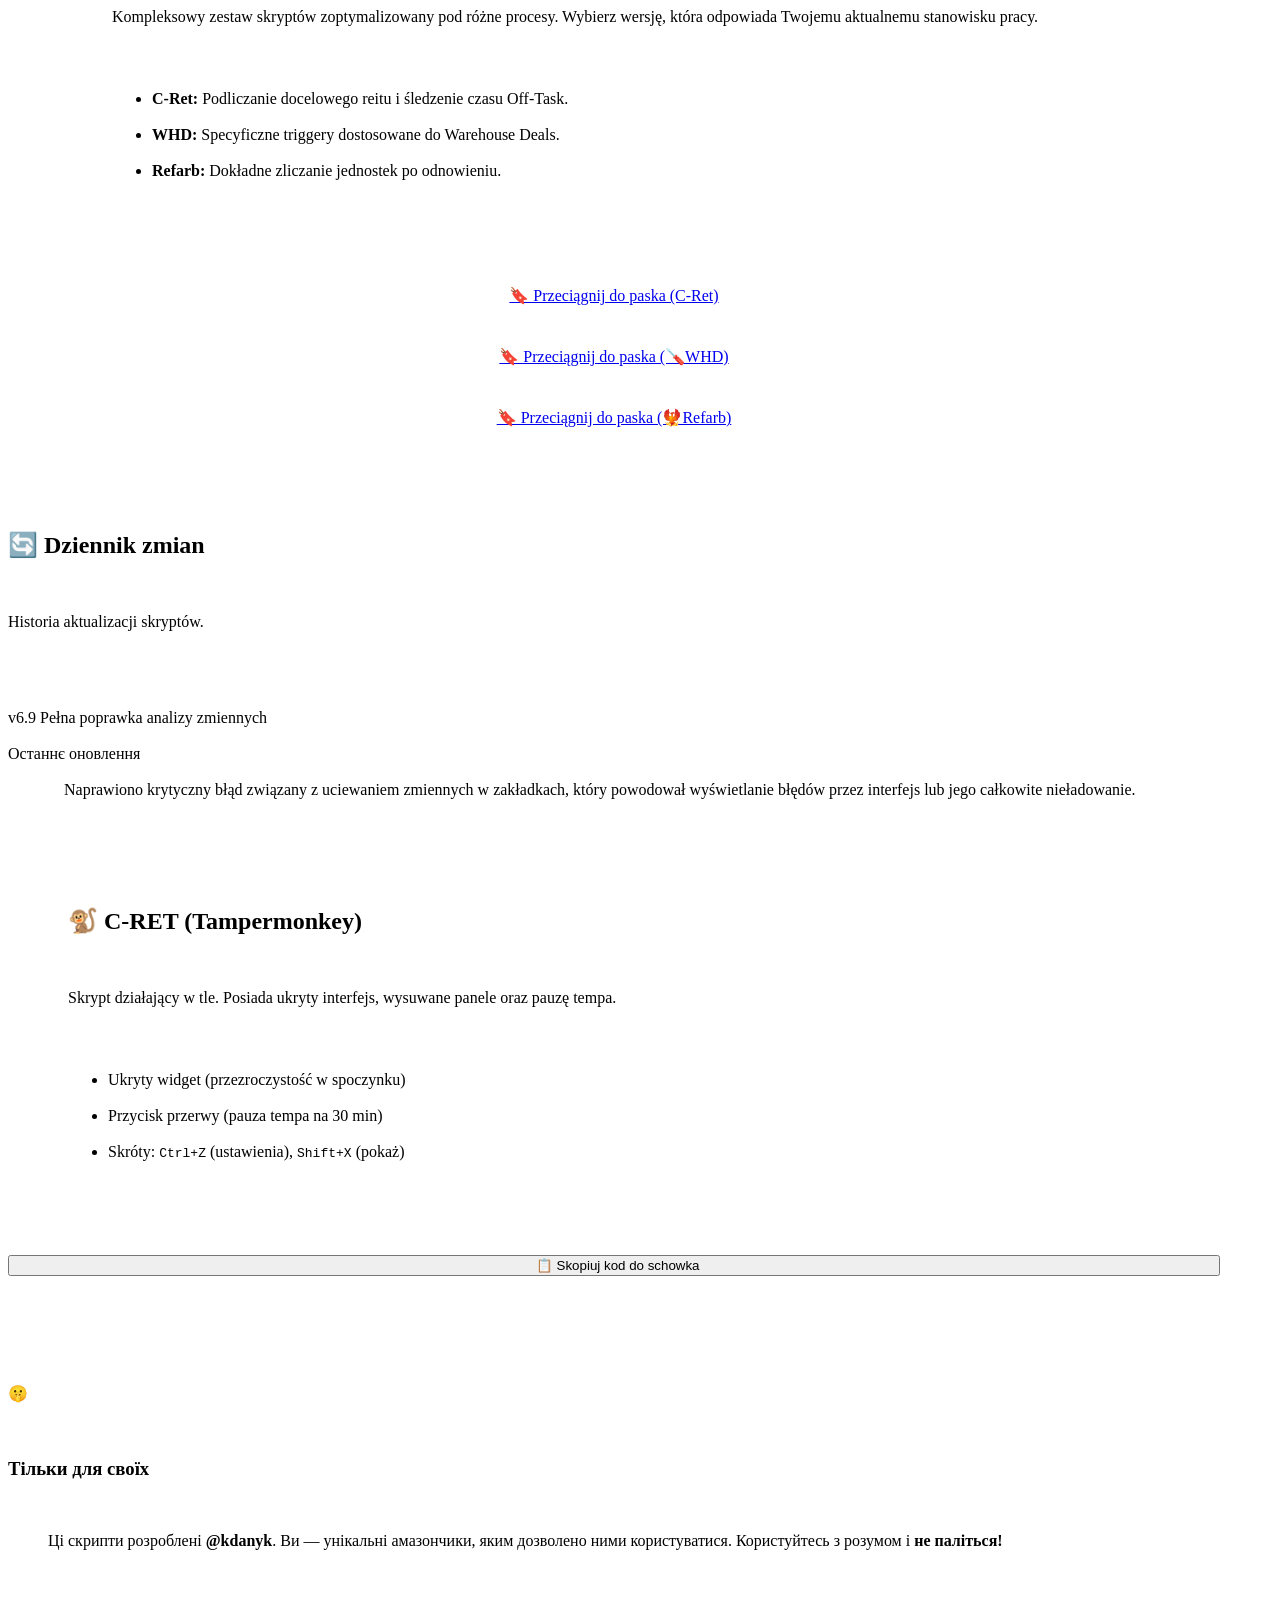
==== commit b7deab7b: "Update index.html" ====
--- a/index.html
+++ b/index.html
@@ -1,4 +1,3 @@
-давай 3 
 <!DOCTYPE html>
 <html lang="pl">
 <head>
--- a/css/style.css
+++ b/css/style.css
@@ -1,484 +1,468 @@
 /* =========================================
-   Базові налаштування та змінні (Необруталізм)
+   Базові налаштування та змінні (Необруталізм)
 ========================================= */
 :root {
-  --bg-color: #FDF8E3;          /* Світло-жовтуватий фон */
-  --card-bg: #FFFFFF;           /* Білий фон карток */
-  --text-main: #000000;         /* Жорсткий чорний текст */
-  --text-muted: #222222;        
-  --accent-primary: #FF5722;    /* Яскраво-помаранчевий */
-  --accent-secondary: #FFD500;  /* Жовтий акцент */
-  --accent-pink: #FF1493;       /* Неоново-рожевий */
-  --border-color: #000000;      /* Тільки чорні рамки! */
-  
-  /* Жорсткі тіні - фішка необруталізму */
-  --brutal-shadow: 6px 6px 0px #000000; 
-  --brutal-shadow-hover: 8px 8px 0px #000000;
-  --brutal-shadow-sm: 3px 3px 0px #000000;
+  --bg-color: #FDF8E3;          /* Світло-жовтуватий фон */
+  --card-bg: #FFFFFF;           /* Білий фон карток */
+  --text-main: #000000;         /* Жорсткий чорний текст */
+  --text-muted: #222222;        
+  --accent-primary: #FF5722;    /* Яскраво-помаранчевий */
+  --accent-secondary: #FFD500;  /* Жовтий акцент */
+  --accent-pink: #FF1493;       /* Неоново-рожевий */
+  --border-color: #000000;      /* Тільки чорні рамки! */
+  
+  /* Жорсткі тіні - фішка необруталізму */
+  --brutal-shadow: 6px 6px 0px #000000; 
+  --brutal-shadow-hover: 8px 8px 0px #000000;
+  --brutal-shadow-sm: 3px 3px 0px #000000;
 }
 
 * {
-  margin: 0;
-  padding: 0;
-  box-sizing: border-box;
+  margin: 0;
+  padding: 0;
+  box-sizing: border-box;
 }
 
 body {
-  background-color: var(--bg-color);
-  color: var(--text-main);
-  font-family: 'Inter', system-ui, -apple-system, sans-serif;
-  line-height: 1.6;
-  -webkit-font-smoothing: antialiased;
-  font-weight: 500; /* Робимо текст трохи жирнішим для стилю */
-}
-
-/* =========================================
-   Макет та Хедер
+  background-color: var(--bg-color);
+  color: var(--text-main);
+  font-family: 'Inter', system-ui, -apple-system, sans-serif;
+  line-height: 1.6;
+  -webkit-font-smoothing: antialiased;
+  font-weight: 500; /* Робимо текст трохи жирнішим для стилю */
+}
+
+/* =========================================
+   Макет та Хедер
 ========================================= */
 .container {
-  max-width: 1200px;
-  margin: 0 auto;
-  padding: 60px 20px 40px;
+  max-width: 1200px;
+  margin: 0 auto;
+  padding: 60px 20px 40px;
 }
 
 header {
-  text-align: center;
-  margin-bottom: 56px;
+  text-align: center;
+  margin-bottom: 56px;
 }
 
 /* Бейдж в хедері */
 .badge {
-  display: inline-block;
-  background-color: var(--accent-pink);
-  color: #FFFFFF;
-  padding: 6px 14px;
-  font-size: 0.9rem;
-  font-weight: 800;
-  text-transform: uppercase;
-  margin-bottom: 20px;
-  border: 3px solid var(--border-color);
-  box-shadow: var(--brutal-shadow-sm);
-  border-radius: 8px; /* Менш круглі кути */
+  display: inline-block;
+  background-color: var(--accent-pink);
+  color: #FFFFFF;
+  padding: 6px 14px;
+  font-size: 0.9rem;
+  font-weight: 800;
+  text-transform: uppercase;
+  margin-bottom: 20px;
+  border: 3px solid var(--border-color);
+  box-shadow: var(--brutal-shadow-sm);
+  border-radius: 8px; /* Менш круглі кути */
 }
 
 header h1 {
-  font-size: 3rem;
-  font-weight: 900;
-  color: #000000;
-  margin-bottom: 12px;
-  letter-spacing: -0.025em;
-  text-transform: uppercase;
+  font-size: 3rem;
+  font-weight: 900;
+  color: #000000;
+  margin-bottom: 12px;
+  letter-spacing: -0.025em;
+  text-transform: uppercase;
 }
 
 header p {
-  color: var(--text-muted);
-  font-size: 1.15rem;
-  font-weight: 600;
-  max-width: 600px;
-  margin: 0 auto;
-}
-
-/* =========================================
-   Сітка карток
+  color: var(--text-muted);
+  font-size: 1.15rem;
+  font-weight: 600;
+  max-width: 600px;
+  margin: 0 auto;
+}
+
+/* =========================================
+   Сітка карток
 ========================================= */
 .cards-grid {
-  display: grid;
-  grid-template-columns: repeat(auto-fit, minmax(320px, 1fr));
-  gap: 32px; /* Трохи збільшив відступ між жорсткими тінями */
+  display: grid;
+  grid-template-columns: repeat(auto-fit, minmax(320px, 1fr));
+  gap: 32px; /* Трохи збільшив відступ між жорсткими тінями */
 }
 
 .card {
-  background: var(--card-bg);
-  border-radius: 12px;
-  padding: 32px;
-  border: 4px solid var(--border-color); /* Товста рамка */
-  box-shadow: var(--brutal-shadow);      /* Суцільна тінь */
-  transition: all 0.2s ease;
-  display: flex;
-  flex-direction: column;
+  background: var(--card-bg);
+  border-radius: 12px;
+  padding: 32px;
+  border: 4px solid var(--border-color); /* Товста рамка */
+  box-shadow: var(--brutal-shadow);      /* Суцільна тінь */
+  transition: all 0.2s ease;
+  display: flex;
+  flex-direction: column;
 }
 
 /* Ефект "підняття" при наведенні */
 .card:hover {
-  transform: translate(-3px, -3px);
-  box-shadow: var(--brutal-shadow-hover);
+  transform: translate(-3px, -3px);
+  box-shadow: var(--brutal-shadow-hover);
 }
 
 .card.full-width {
-  grid-column: 1 / -1;
+  grid-column: 1 / -1;
 }
 
 .card h2 {
-  font-size: 1.5rem;
-  font-weight: 900;
-  margin-bottom: 12px;
-  color: #000000;
-  text-transform: uppercase;
+  font-size: 1.5rem;
+  font-weight: 900;
+  margin-bottom: 12px;
+  color: #000000;
+  text-transform: uppercase;
 }
 
 .card p {
-  color: var(--text-muted);
-  font-size: 1rem;
-  margin-bottom: 24px;
-  font-weight: 600;
-}
-
-/* =========================================
-   Списки (Особливості)
+  color: var(--text-muted);
+  font-size: 1rem;
+  margin-bottom: 24px;
+  font-weight: 600;
+}
+
+/* =========================================
+   Списки (Особливості)
 ========================================= */
 .features-list {
-  list-style: none;
-  margin-bottom: auto; 
-  padding-bottom: 24px;
+  list-style: none;
+  margin-bottom: auto; 
+  padding-bottom: 24px;
 }
 
 .features-list li {
-  position: relative;
-  padding-left: 28px;
-  margin-bottom: 12px;
-  font-size: 0.95rem;
-  color: var(--text-main);
-  font-weight: 600;
+  position: relative;
+  padding-left: 28px;
+  margin-bottom: 12px;
+  font-size: 0.95rem;
+  color: var(--text-main);
+  font-weight: 600;
 }
 
 .features-list li::before {
-  content: '👉'; /* Змінив галочку на більш фановий емодзі */
-  position: absolute;
-  left: 0;
-  top: 0;
+  content: '👉'; /* Змінив галочку на більш фановий емодзі */
+  position: absolute;
+  left: 0;
+  top: 0;
 }
 
 code {
-  background-color: #E5E7EB;
-  color: #000000; 
-  padding: 3px 8px;
-  border-radius: 4px;
-  font-family: 'Courier New', Courier, monospace;
-  font-size: 0.9em;
-  font-weight: 800;
-  border: 2px solid #000000;
-  box-shadow: 2px 2px 0px #000000;
-}
-
-/* =========================================
-   Кнопки
+  background-color: #E5E7EB;
+  color: #000000; 
+  padding: 3px 8px;
+  border-radius: 4px;
+  font-family: 'Courier New', Courier, monospace;
+  font-size: 0.9em;
+  font-weight: 800;
+  border: 2px solid #000000;
+  box-shadow: 2px 2px 0px #000000;
+}
+
+/* =========================================
+   Кнопки
 ========================================= */
 .btn {
-  display: block;
-  width: 100%;
-  text-align: center;
-  padding: 14px 20px;
-  border-radius: 8px;
-  font-weight: 900;
-  font-size: 1rem;
-  text-decoration: none;
-  text-transform: uppercase;
-  cursor: pointer;
-  transition: all 0.1s ease; /* Швидша реакція */
-  border: 3px solid var(--border-color);
+  display: block;
+  width: 100%;
+  text-align: center;
+  padding: 14px 20px;
+  border-radius: 8px;
+  font-weight: 900;
+  font-size: 1rem;
+  text-decoration: none;
+  text-transform: uppercase;
+  cursor: pointer;
+  transition: all 0.1s ease; /* Швидша реакція */
+  border: 3px solid var(--border-color);
 }
 
 .btn-primary {
-  background-color: var(--accent-primary);
-  color: #FFFFFF;
-  box-shadow: var(--brutal-shadow-sm);
+  background-color: var(--accent-primary);
+  color: #FFFFFF;
+  box-shadow: var(--brutal-shadow-sm);
 }
 
 /* Ефект "натискання" фізичної кнопки */
 .btn-primary:active, .btn-secondary:active, .btn:active {
-  transform: translate(3px, 3px);
-  box-shadow: 0px 0px 0px #000000;
+  transform: translate(3px, 3px);
+  box-shadow: 0px 0px 0px #000000;
 }
 
 .btn-secondary {
-  background-color: var(--accent-secondary);
-  color: #000000;
-  box-shadow: var(--brutal-shadow-sm);
+  background-color: var(--accent-secondary);
+  color: #000000;
+  box-shadow: var(--brutal-shadow-sm);
 }
 
 .button-group {
-  display: flex;
-  flex-direction: column;
-  gap: 16px;
-  margin-top: auto;
-}
-
-/* =========================================
-   Журнал змін (Changelog)
+  display: flex;
+  flex-direction: column;
+  gap: 16px;
+  margin-top: auto;
+}
+
+/* =========================================
+   Журнал змін (Changelog)
 ========================================= */
 .changelog-wrapper {
-  border-left: 4px solid var(--border-color);
-  margin-left: 12px;
-  padding-left: 28px;
-  position: relative;
+  border-left: 4px solid var(--border-color);
+  margin-left: 12px;
+  padding-left: 28px;
+  position: relative;
 }
 
 .changelog-item {
-  position: relative;
+  position: relative;
 }
 
 .changelog-item::before {
-  content: '';
-  position: absolute;
-  left: -40px;
-  top: 4px;
-  width: 16px;
-  height: 16px;
-  border-radius: 0; /* Квадратна точка замість круглої */
-  background: #00E676; /* Яскраво-зелений */
-  border: 3px solid var(--border-color); 
+  content: '';
+  position: absolute;
+  left: -40px;
+  top: 4px;
+  width: 16px;
+  height: 16px;
+  border-radius: 0; /* Квадратна точка замість круглої */
+  background: #00E676; /* Яскраво-зелений */
+  border: 3px solid var(--border-color); 
 }
 
 .changelog-version {
-  font-weight: 900;
-  color: #000000;
-  font-size: 1.15rem;
-  margin-bottom: 2px;
-  text-transform: uppercase;
+  font-weight: 900;
+  color: #000000;
+  font-size: 1.15rem;
+  margin-bottom: 2px;
+  text-transform: uppercase;
 }
 
 .changelog-date {
-  font-size: 0.9rem;
-  color: #555555;
-  font-weight: 700;
-  margin-bottom: 12px;
+  font-size: 0.9rem;
+  color: #555555;
+  font-weight: 700;
+  margin-bottom: 12px;
 }
 
 .changelog-notes {
-  color: var(--text-main);
-  font-size: 0.95rem;
-  font-weight: 600;
-  background: #FFFFFF;
-  padding: 16px;
-  border-radius: 8px;
-  border: 3px solid var(--border-color);
-  box-shadow: var(--brutal-shadow-sm);
-  line-height: 1.6;
-}
-
-/* =========================================
-   Футер
+  color: var(--text-main);
+  font-size: 0.95rem;
+  font-weight: 600;
+  background: #FFFFFF;
+  padding: 16px;
+  border-radius: 8px;
+  border: 3px solid var(--border-color);
+  box-shadow: var(--brutal-shadow-sm);
+  line-height: 1.6;
+}
+
+/* =========================================
+   Футер
 ========================================= */
 footer {
-  text-align: center;
-  padding: 40px 20px 80px;
+  text-align: center;
+  padding: 40px 20px 80px;
 }
 
 .feedback-btn {
-  display: inline-flex;
-  align-items: center;
-  gap: 10px;
-  padding: 12px 24px;
-  background: #FFFFFF;
-  border: 3px solid var(--border-color);
-  border-radius: 8px;
-  color: #000000;
-  text-decoration: none;
-  font-size: 1rem;
-  font-weight: 800;
-  text-transform: uppercase;
-  transition: all 0.1s ease;
-  box-shadow: var(--brutal-shadow-sm);
+  display: inline-flex;
+  align-items: center;
+  gap: 10px;
+  padding: 12px 24px;
+  background: #FFFFFF;
+  border: 3px solid var(--border-color);
+  border-radius: 8px;
+  color: #000000;
+  text-decoration: none;
+  font-size: 1rem;
+  font-weight: 800;
+  text-transform: uppercase;
+  transition: all 0.1s ease;
+  box-shadow: var(--brutal-shadow-sm);
 }
 
 .feedback-btn:active {
-  transform: translate(3px, 3px);
-  box-shadow: 0px 0px 0px #000000;
+  transform: translate(3px, 3px);
+  box-shadow: 0px 0px 0px #000000;
 }
 
 #status {
-  text-align: center;
-  font-size: 0.9rem;
-  font-weight: 800;
-  color: #000000; 
-  background: #00E676;
-  margin-top: 12px;
-  min-height: 1.5em;
-  padding: 2px;
-  border-radius: 4px;
+  text-align: center;
+  font-size: 0.9rem;
+  font-weight: 800;
+  color: #000000; 
+  background: #00E676;
+  margin-top: 12px;
+  min-height: 1.5em;
+  padding: 2px;
+  border-radius: 4px;
 }
 #status:empty {
-  display: none;
-}
-
-/* =========================================
-   Секретний блок (Тільки для своїх)
+  display: none;
+}
+
+/* =========================================
+   Секретний блок (Тільки для своїх)
 ========================================= */
 .secret-box {
-  max-width: 600px;
-  margin: 60px auto 0;
-  background: #B388FF; /* Яскраво-фіолетовий для контрасту */
-  color: #000000;
-  border-radius: 12px;
-  padding: 24px;
-  display: flex;
-  align-items: flex-start;
-  gap: 20px;
-  border: 4px solid var(--border-color);
-  box-shadow: var(--brutal-shadow);
+  max-width: 600px;
+  margin: 60px auto 0;
+  background: #B388FF; /* Яскраво-фіолетовий для контрасту */
+  color: #000000;
+  border-radius: 12px;
+  padding: 24px;
+  display: flex;
+  align-items: flex-start;
+  gap: 20px;
+  border: 4px solid var(--border-color);
+  box-shadow: var(--brutal-shadow);
 }
 
 .secret-icon {
-  font-size: 3rem;
-  line-height: 1;
+  font-size: 3rem;
+  line-height: 1;
 }
 
 .secret-content {
-  flex: 1;
-  min-width: 0;
+  flex: 1;
+  min-width: 0;
 }
 
 .secret-content h3 {
-  font-size: 1.25rem;
-  font-weight: 900;
-  color: #000000; 
-  background: #FFFFFF; /* Виділяємо заголовок як маркер */
-  display: inline-block;
-  padding: 4px 12px;
-  border: 3px solid var(--border-color);
-  margin-bottom: 12px;
-  text-transform: uppercase;
-  box-shadow: 2px 2px 0px #000000;
+  font-size: 1.25rem;
+  font-weight: 900;
+  color: #000000; 
+  background: #FFFFFF; /* Виділяємо заголовок як маркер */
+  display: inline-block;
+  padding: 4px 12px;
+  border: 3px solid var(--border-color);
+  margin-bottom: 12px;
+  text-transform: uppercase;
+  box-shadow: 2px 2px 0px #000000;
 }
 
 .secret-content p {
-  font-size: 1rem;
-  font-weight: 600;
-  color: #000000;
-  line-height: 1.6;
-  margin: 0;
-  white-space: normal;
-  word-wrap: break-word;
-  overflow: visible;
-  display: block;
-  -webkit-line-clamp: unset;
+  font-size: 1rem;
+  font-weight: 600;
+  color: #000000;
+  line-height: 1.6;
+  margin: 0;
+  white-space: normal;
+  word-wrap: break-word;
+  overflow: visible;
+  display: block;
+  -webkit-line-clamp: unset;
 }
 
 .secret-content strong {
-  color: #000000;
-  font-weight: 900;
-  background: #FFD500;
-  padding: 0 4px;
+  color: #000000;
+  font-weight: 900;
+  background: #FFD500;
+  padding: 0 4px;
 }
 
 .secret-content b {
-  color: #FFFFFF;
-  background: #FF0000; /* Жорсткий червоний акцент на "не паліться" */
-  font-weight: 900;
-  padding: 2px 6px;
-  border: 2px solid #000000;
-  text-transform: uppercase;
-}
-
-/* =========================================
-   Стилізація кнопки Telegram
+  color: #FFFFFF;
+  background: #FF0000; /* Жорсткий червоний акцент на "не паліться" */
+  font-weight: 900;
+  padding: 2px 6px;
+  border: 2px solid #000000;
+  text-transform: uppercase;
+}
+
+/* =========================================
+   Стилізація кнопки Telegram
 ========================================= */
 .telegram-btn {
-  background: #229ED9; /* Офіційний колір Telegram */
-  color: #FFFFFF;
+  background: #229ED9; /* Офіційний колір Telegram */
+  color: #FFFFFF;
 }
 
 .telegram-btn svg {
-  transition: transform 0.2s ease;
+  transition: transform 0.2s ease;
 }
 
 .telegram-btn:hover svg {
-  transform: scale(1.2) rotate(-10deg);
-}
-
-/* =========================================
-   Бейдж статусу (з минулої розмови)
+  transform: scale(1.2) rotate(-10deg);
+}
+
+/* =========================================
+   Бейдж статусу (з минулої розмови)
 ========================================= */
 .status-badge {
-  display: inline-flex;
-  align-items: center;
-  gap: 8px;
-  padding: 8px 16px;
-  border-radius: 8px;
-  font-size: 0.9rem;
-  font-weight: 900;
-  text-transform: uppercase;
-  margin-bottom: 20px;
-  border: 3px solid var(--border-color);
-  box-shadow: var(--brutal-shadow-sm);
+  display: inline-flex;
+  align-items: center;
+  gap: 8px;
+  padding: 8px 16px;
+  border-radius: 8px;
+  font-size: 0.9rem;
+  font-weight: 900;
+  text-transform: uppercase;
+  margin-bottom: 20px;
+  border: 3px solid var(--border-color);
+  box-shadow: var(--brutal-shadow-sm);
 }
 
 .status-online {
-  background-color: #00E676; /* Неоновий зелений */
-  color: #000000;
+  background-color: #00E676; /* Неоновий зелений */
+  color: #000000;
 }
 
 .status-updating {
-  background-color: #FF0000;
-  color: #FFFFFF;
+  background-color: #FF0000;
+  color: #FFFFFF;
 }
 
 .pulse-dot {
-  width: 12px;
-  height: 12px;
-  background-color: #000000;
-  border-radius: 0; /* Робимо крапку квадратною */
-  animation: none; /* У бруталізмі краще без плавних пульсацій */
+  width: 12px;
+  height: 12px;
+  background-color: #000000;
+  border-radius: 0; /* Робимо крапку квадратною */
+  animation: none; /* У бруталізмі краще без плавних пульсацій */
 }
 /* Стилі для вкладок */
 .tabs-header {
-  display: flex;
-  gap: 8px;
-  margin-bottom: 20px;
-  border-bottom: 2px solid rgba(0, 0, 0, 0.05);
-  padding-bottom: 8px;
+  display: flex;
+  gap: 8px;
+  margin-bottom: 20px;
+  border-bottom: 2px solid rgba(0, 0, 0, 0.05);
+  padding-bottom: 8px;
 }
 
 .tab-btn {
-  background: rgba(0, 0, 0, 0.05);
-  border: none;
-  border-radius: 8px;
-  padding: 8px 16px;
-  color: #475569;
-  font-family: inherit;
-  font-weight: 700;
-  font-size: 14px;
-  cursor: pointer;
-  transition: all 0.2s ease;
+  background: rgba(0, 0, 0, 0.05);
+  border: none;
+  border-radius: 8px;
+  padding: 8px 16px;
+  color: #475569;
+  font-family: inherit;
+  font-weight: 700;
+  font-size: 14px;
+  cursor: pointer;
+  transition: all 0.2s ease;
 }
 
 .tab-btn:hover {
-  background: rgba(0, 0, 0, 0.08);
-  color: #1e293b;
+  background: rgba(0, 0, 0, 0.08);
+  color: #1e293b;
 }
 
 .tab-btn.active {
-  background: #3b82f6; /* Синій колір, як у вашому дизайні */
-  color: white;
-  box-shadow: 0 4px 12px rgba(59, 130, 246, 0.3);
+  background: #3b82f6; /* Синій колір, як у вашому дизайні */
+  color: white;
+  box-shadow: 0 4px 12px rgba(59, 130, 246, 0.3);
 }
 
 .tab-content {
-  display: none; /* Ховаємо всі вкладки за замовчуванням */
-  animation: fadeIn 0.3s ease;
+  display: none; /* Ховаємо всі вкладки за замовчуванням */
+  animation: fadeIn 0.3s ease;
 }
 
 .tab-content.active {
-  display: block; /* Показуємо тільки активну */
+  display: block; /* Показуємо тільки активну */
 }
 
 @keyframes fadeIn {
-  from { opacity: 0; transform: translateY(5px); }
-  to { opacity: 1; transform: translateY(0); }
-}
-/* =========================================
-   Прихований лічильник (Аналітика)
-========================================= */
-#hidden-view-counter {
-  position: absolute;
-  width: 1px;
-  height: 1px;
-  margin: -1px;
-  padding: 0;
-  overflow: hidden;
-  clip: rect(0, 0, 0, 0);
-  border: 0;
-  opacity: 0;
-  pointer-events: none;
-  z-index: -999;
-}
+  from { opacity: 0; transform: translateY(5px); }
+  to { opacity: 1; transform: translateY(0); }
+}
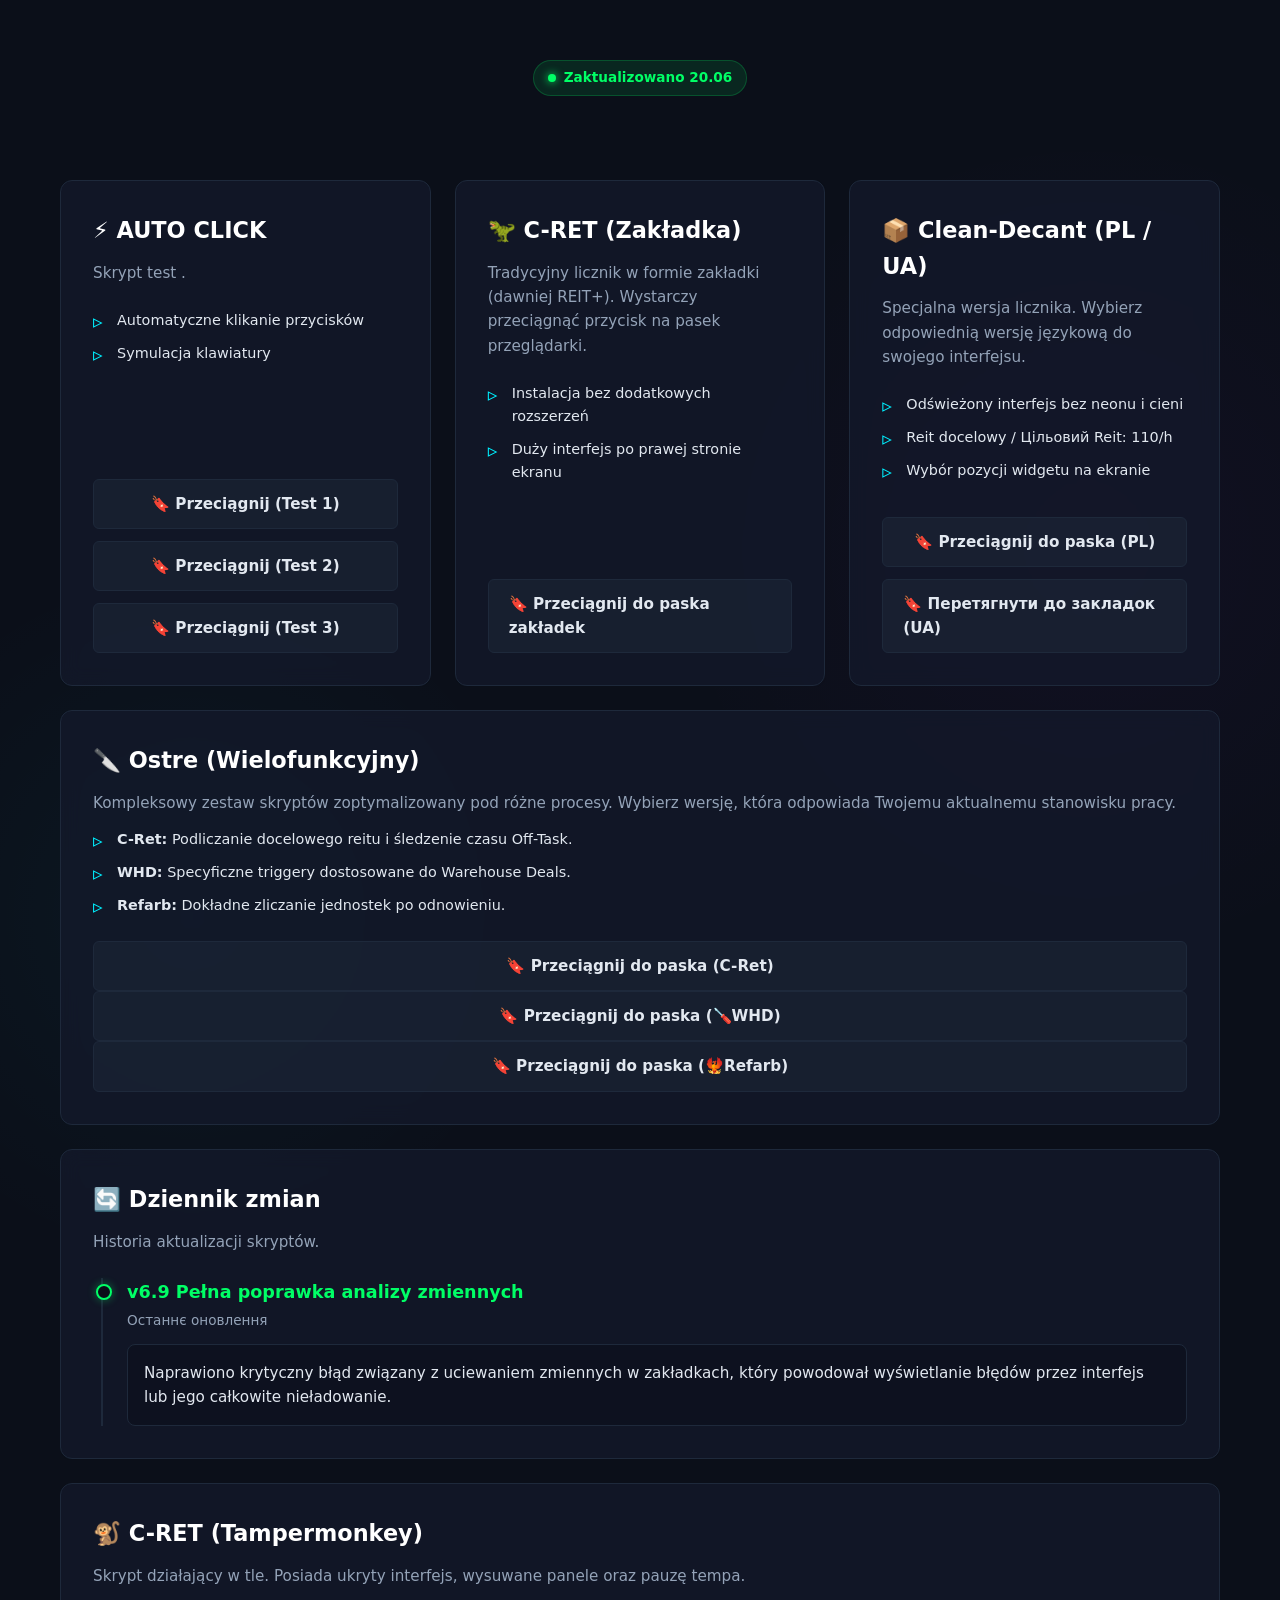
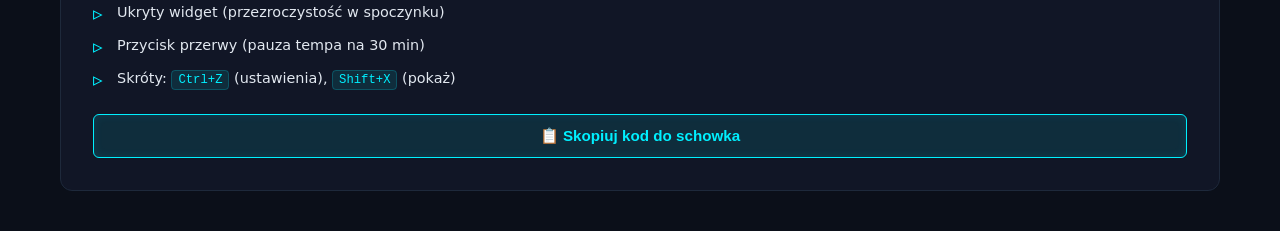
==== commit 4c0c6b66: "Update index.html" ====
--- a/index.html
+++ b/index.html
@@ -1,160 +1,148 @@
 <!DOCTYPE html>
 <html lang="pl">
 <head>
-  <meta charset="UTF-8">
-  <meta name="viewport" content="width=device-width, initial-scale=1.0">
-  <title>C-RET & Narzędzia | Skrypty</title>
-  <link rel="stylesheet" href="css/style.css">
+  <meta charset="UTF-8">
+  <meta name="viewport" content="width=device-width, initial-scale=1.0">
+  <title>Skrypty Narzędzia</title>
+  <link rel="stylesheet" href="css/style.css">
 </head>
 <body>
 
-  <div class="container">
-    <header>
-      <div class="status-badge status-online" id="script-status">
-        <span class="pulse-dot"></span>
-        <span class="status-text"> Zaktualizowano 20.06</span>
-      </div>
-      
-      <br>
+  <div class="container">
+    <header>
+      <div class="status-badge status-online" id="script-status">
+        <span class="pulse-dot"></span>
+        <span class="status-text"> Zaktualizowano 20.06</span>
+      </div>
+    </header>
 
-      <div class="badge">Narzędzia produktywności</div>
-      
-      <h1>C-RET & Clean-Decant</h1>
-      <p>Skrypty do śledzenia Twojego tempa pracy i ilości paczek.</p>
-    </header>
+    <div class="cards-grid">
+      
+      <div class="card">
+        <h2>⚡ AUTO CLICK</h2>
+        <p>Skrypt test .</p>
+        <ul class="features-list">
+          <li>Automatyczne klikanie przycisków</li>
+          <li>Symulacja klawiatury</li>
+        </ul>
+        <div class="button-group">
+          <a id="auto-test1-btn" class="btn btn-secondary" href="#">
+            📌 Przeciągnij (Test 1)
+          </a>
+          <a id="auto-test2-btn" class="btn btn-secondary" href="#">
+            📌 Przeciągnij (Test 2)
+          </a>
+          <a id="auto-test3-btn" class="btn btn-secondary" href="#">
+            📌 Przeciągnij (Test 3)
+          </a>
+        </div>
+      </div>
 
-    <div class="cards-grid">
-      
-      <div class="card">
-        <h2>⚡ AUTO CLICK</h2>
-        <p>Skrypt test .</p>
-        <ul class="features-list">
-          <li>Automatyczne klikanie przycisków</li>
-          <li>Symulacja klawiatury</li>
-          
-        </ul>
-        <div class="button-group">
-          <a id="auto-test1-btn" class="btn btn-secondary" href="#">
-            📌 Przeciągnij (Test 1)
-          </a>
-          <a id="auto-test2-btn" class="btn btn-secondary" href="#">
-            📌 Przeciągnij (Test 2)
-          </a>
-          <a id="auto-test3-btn" class="btn btn-secondary" href="#">
-            📌 Przeciągnij (Test 3)
-          </a>
-        </div>
-      </div>
+      <div class="card">
+        <h2>🦖 C-RET (Zakładka)</h2>
+        <p>Tradycyjny licznik w formie zakładki (dawniej REIT+). Wystarczy przeciągnąć przycisk na pasek przeglądarki.</p>
+        <ul class="features-list">
+          <li>Instalacja bez dodatkowych rozszerzeń</li>
+          <li>Duży interfejs po prawej stronie ekranu</li>
+        </ul>
+        <div class="button-group">
+          <a id="cret-bookmark-btn" class="btn btn-secondary" href="#">
+            📌 Przeciągnij do paska zakładki
+          </a>
+        </div>
+      </div>
 
-      <div class="card">
-        <h2>🦖 C-RET (Zakładka)</h2>
-        <p>Tradycyjny licznik w formie zakładki (dawniej REIT+). Wystarczy przeciągnąć przycisk na pasek przeglądarki.</p>
-        <ul class="features-list">
-          <li>Instalacja bez dodatkowych rozszerzeń</li>
-          <li>Duży interfejs po prawej stronie ekranu</li>
-        </ul>
-        <div class="button-group">
-          <a id="cret-bookmark-btn" class="btn btn-secondary" href="#">
-            📌 Przeciągnij do paska zakładki
-          </a>
-        </div>
-      </div>
+      <div class="card">
+        <h2>📦 Clean-Decant (PL / UA)</h2>
+        <p>Specjalna wersja licznika. Wybierz odpowiednią wersję językową do swojego interfejsu.</p>
+        <ul class="features-list">
+          <li>Odświeżony interfejs bez neonu i cieni</li>
+          <li>Reit docelowy / Цільовий Reit: 110/h</li>
+          <li>Wybór pozycji widgetu na ekranie</li>
+        </ul>
+        <div class="button-group">
+          <a id="cd-pl-bookmark-btn" class="btn btn-secondary" href="#">
+            📌 Przeciągnij do paska (PL)
+          </a>
+          <a id="cd-ua-bookmark-btn" class="btn btn-secondary" href="#">
+            📌 Перетягнути до закладок (UA)
+          </a>
+        </div>
+      </div>
 
-      <div class="card">
-        <h2>📦 Clean-Decant (PL / UA)</h2>
-        <p>Specjalna wersja licznika. Wybierz odpowiednią wersję językową do swojego interfejsu.</p>
-        <ul class="features-list">
-          <li>Odświeżony interfejs bez neonu i cieni</li>
-          <li>Reit docelowy / Цільовий Reit: 110/h</li>
-          <li>Wybór pozycji widgetu na ekranie</li>
-        </ul>
-        <div class="button-group">
-          <a id="cd-pl-bookmark-btn" class="btn btn-secondary" href="#">
-            📌 Przeciągnij do paska (PL)
-          </a>
-          <a id="cd-ua-bookmark-btn" class="btn btn-secondary" href="#">
-            📌 Перетягнути до закладок (UA)
-          </a>
-        </div>
-      </div>
+      <div class="card full-width">
+        <div class="flex-row-card">
+          
+          <div class="flex-text-content">
+            <h2 style="margin-top: 0;">🔪 Ostre (Wielofunkcyjny)</h2>
+            <p style="margin-bottom: 12px;">Kompleksowy zestaw skryptów zoptymalizowany pod różne procesy. Wybierz wersję, która odpowiada Twojemu aktualnemu stanowisku pracy.</p>
+            <ul class="features-list">
+              <li><strong>C-Ret:</strong> Podliczanie docelowego reitu i śledzenie czasu Off-Task.</li>
+              <li><strong>WHD:</strong> Specyficzne triggery dostosowane do Warehouse Deals.</li>
+              <li><strong>Refarb:</strong> Dokładne zliczanie jednostek po odnowieniu.</li>
+            </ul>
+          </div>
 
-      <div class="card full-width">
-        <div style="display: flex; flex-wrap: wrap; gap: 24px; align-items: center;">
-          
-          <div style="flex: 1 1 60%; min-width: 280px;">
-            <h2 style="margin-top: 0;">🔪 Ostre (Wielofunkcyjny)</h2>
-            <p style="margin-bottom: 12px;">Kompleksowy zestaw skryptów zoptymalizowany pod różne procesy. Wybierz wersję, która odpowiada Twojemu aktualnemu stanowisku pracy.</p>
-            <ul class="features-list">
-              <li><strong>C-Ret:</strong> Podliczanie docelowego reitu i śledzenie czasu Off-Task.</li>
-              <li><strong>WHD:</strong> Specyficzne triggery dostosowane do Warehouse Deals.</li>
-              <li><strong>Refarb:</strong> Dokładne zliczanie jednostek po odnowieniu.</li>
-            </ul>
-          </div>
+          <div class="flex-button-content">
+            <a id="ostre-cret-btn" class="btn btn-secondary" href="#">
+              📌 Przeciągnij (Ostre C-Ret)
+            </a>
+            <a id="ostre-whd-btn" class="btn btn-secondary" href="#">
+              📌 Przeciągnij (Ostre 🪛WHD)
+            </a>
+            <a id="ostre-refarb-btn" class="btn btn-secondary" href="#">
+              📌 Przeciągnij (Ostre 🐦‍🔥Refarb)
+            </a>
+          </div>
 
-          <div style="flex: 1 1 30%; display: flex; flex-direction: column; gap: 12px; min-width: 220px;">
-            <a id="ostre-cret-btn" class="btn btn-secondary" href="#" style="text-align: center; justify-content: center;">
-              📌 Przeciągnij (Ostre C-Ret)
-            </a>
-            <a id="ostre-whd-btn" class="btn btn-secondary" href="#" style="text-align: center; justify-content: center;">
-              📌 Przeciągnij (Ostre 🪛WHD)
-            </a>
-            <a id="ostre-refarb-btn" class="btn btn-secondary" href="#" style="text-align: center; justify-content: center;">
-              📌 Przeciągnij (Ostre 🐦‍🔥Refarb)
-            </a>
-          </div>
+        </div>
+      </div>
 
-        </div>
-      </div>
+      <div class="card full-width">
+        <h2>🔄 Dziennik zmian</h2>
+        <p style="margin-bottom: 24px;">Historia aktualizacji skryptów.</p>
+        <div class="changelog-wrapper">
+          <div class="changelog-item">
+            <div class="changelog-version">v6.9 Pełna poprawka analizy zmiennych</div>
+            <div class="changelog-date">Останнє оновлення</div>
+            <div class="changelog-notes">
+              Naprawiono krytyczny błąd związany z uciewaniem zmiennych w zakładkach, który powodował wyświetlanie błędów przez interfejs lub jego całkowite nieładowanie.
+            </div>
+          </div>
+        </div>
+      </div>
 
-      <div class="card full-width">
-        <h2>🔄 Dziennik zmian</h2>
-        <p style="margin-bottom: 24px;">Historia aktualizacji skryptów.</p>
-        <div class="changelog-wrapper">
-          <div class="changelog-item">
-            <div class="changelog-version">v6.9 Pełna poprawka analizy zmiennych</div>
-            <div class="changelog-date">Останнє оновлення</div>
-            <div class="changelog-notes">
-              Naprawiono krytyczny błąd związany z uciewaniem zmiennych w zakładkach, który powodował wyświetlanie błędów przez interfejs lub jego całkowite nieładowanie.
-            </div>
-          </div>
-        </div>
-      </div>
+      <div class="card full-width">
+        <div class="flex-row-card">
+          <div class="flex-text-content">
+            <h2 style="margin-top: 0;">🐒 C-RET (Tampermonkey)</h2>
+            <p style="margin-bottom: 12px;">Skrypt działający w tle. Posiada ukryty interfejs, wysuwane panele oraz pauzę tempa.</p>
+            <ul class="features-list">
+              <li>Ukryty widget (przezroczystość w spoczynku)</li>
+              <li>Przycisk przerwy (pauza tempa na 30 min)</li>
+              <li>Skróty: <code>Ctrl+Z</code> (ustawienia), <code>Shift+X</code> (pokaż)</li>
+            </ul>
+          </div>
+          <div class="flex-button-content">
+            <button class="btn btn-primary" onclick="copyTampermonkeyCode()">
+              📋 Skopiuj kod do schowka
+            </button>
+            <div id="status"></div>
+          </div>
+        </div>
+      </div>
 
-      <div class="card full-width">
-        <div style="display: flex; flex-wrap: wrap; gap: 24px; align-items: center;">
-          <div style="flex: 1 1 60%; min-width: 280px;">
-            <h2 style="margin-top: 0;">🐒 C-RET (Tampermonkey)</h2>
-            <p style="margin-bottom: 12px;">Skrypt działający w tle. Posiada ukryty interfejs, wysuwane panele oraz pauzę tempa.</p>
-            <ul class="features-list">
-              <li>Ukryty widget (przezroczystość w spoczynku)</li>
-              <li>Przycisk przerwy (pauza tempa na 30 min)</li>
-              <li>Skróty: <code>Ctrl+Z</code> (ustawienia), <code>Shift+X</code> (pokaż)</li>
-            </ul>
-          </div>
-          <div style="flex: 1 1 30%; display: flex; flex-direction: column; align-items: stretch; min-width: 220px;">
-            <button class="btn btn-primary" onclick="copyTampermonkeyCode()">
-              📋 Skopiuj kod do schowka
-            </button>
-            <div id="status"></div>
-          </div>
-        </div>
-      </div>
+    </div> 
 
-    </div> 
-    
-    <div class="secret-box">
-      <div class="secret-icon">🤫</div>
-      <div class="secret-content">
-        <h3>Тільки для своїх</h3>
-        <p>
-          Ці скрипти розроблені <strong>@kdanyk</strong>. Ви — унікальні амазончики, яким дозволено ними користуватися. Користуйтесь з розумом і <b>не паліться!</b>
-        </p>
-      </div>
-    </div>
+    <div id="hidden-view-counter">
+      <a href="https://www.hitwebcounter.com" target="_blank">
+        <img src="https://hitwebcounter.com/counter/counter.php?page=0000000&style=0001&nbdigits=5&type=page&initCount=0" title="Free Counter" alt="web counter" border="0" />
+      </a>
+    </div>
 
-  </div> 
-  
-  <script src="skripst/ostre.js"></script>
-  <script src="js/main.js"></script>
+  </div> 
+  
+  <script src="skripst/ostre.js"></script>
+  <script src="js/main.js"></script>
 </body>
 </html>
--- a/css/style.css
+++ b/css/style.css
@@ -1,468 +1,409 @@
 /* =========================================
-   Базові налаштування та змінні (Необруталізм)
+   Базові налаштування (Dark Neon / Cyberpunk)
 ========================================= */
 :root {
-  --bg-color: #FDF8E3;          /* Світло-жовтуватий фон */
-  --card-bg: #FFFFFF;           /* Білий фон карток */
-  --text-main: #000000;         /* Жорсткий чорний текст */
-  --text-muted: #222222;        
-  --accent-primary: #FF5722;    /* Яскраво-помаранчевий */
-  --accent-secondary: #FFD500;  /* Жовтий акцент */
-  --accent-pink: #FF1493;       /* Неоново-рожевий */
-  --border-color: #000000;      /* Тільки чорні рамки! */
-  
-  /* Жорсткі тіні - фішка необруталізму */
-  --brutal-shadow: 6px 6px 0px #000000; 
-  --brutal-shadow-hover: 8px 8px 0px #000000;
-  --brutal-shadow-sm: 3px 3px 0px #000000;
+  --bg-color: #0b0f19;          /* Глибокий темний фон */
+  --card-bg: rgba(20, 27, 45, 0.7); /* Напівпрозорі темні картки */
+  --text-main: #e2e8f0;         /* Світло-сірий текст */
+  --text-muted: #94a3b8;        /* Приглушений текст */
+  
+  /* Неонові акценти */
+  --accent-cyan: #00f0ff;       
+  --accent-purple: #b026ff;
+  --accent-green: #00ff66;
+  --accent-red: #ff003c;
+  
+  --border-color: #1e293b;
+  
+  /* Світіння */
+  --glow-cyan: 0 0 12px rgba(0, 240, 255, 0.3);
+  --glow-purple: 0 0 12px rgba(176, 38, 255, 0.3);
+  --glow-red: 0 0 12px rgba(255, 0, 60, 0.3);
 }
 
 * {
-  margin: 0;
-  padding: 0;
-  box-sizing: border-box;
+  margin: 0;
+  padding: 0;
+  box-sizing: border-box;
 }
 
 body {
-  background-color: var(--bg-color);
-  color: var(--text-main);
-  font-family: 'Inter', system-ui, -apple-system, sans-serif;
-  line-height: 1.6;
-  -webkit-font-smoothing: antialiased;
-  font-weight: 500; /* Робимо текст трохи жирнішим для стилю */
-}
-
-/* =========================================
-   Макет та Хедер
+  background-color: var(--bg-color);
+  background-image: 
+    radial-gradient(circle at 15% 50%, rgba(0, 240, 255, 0.04), transparent 25%),
+    radial-gradient(circle at 85% 30%, rgba(176, 38, 255, 0.04), transparent 25%);
+  color: var(--text-main);
+  font-family: 'Inter', system-ui, -apple-system, sans-serif;
+  line-height: 1.6;
+  -webkit-font-smoothing: antialiased;
+  min-height: 100vh;
+}
+
+/* =========================================
+   Макет та Хедер
 ========================================= */
 .container {
-  max-width: 1200px;
-  margin: 0 auto;
-  padding: 60px 20px 40px;
+  max-width: 1200px;
+  margin: 0 auto;
+  padding: 60px 20px 40px;
 }
 
 header {
-  text-align: center;
-  margin-bottom: 56px;
+  text-align: center;
+  margin-bottom: 60px;
+  position: relative;
 }
 
 /* Бейдж в хедері */
 .badge {
-  display: inline-block;
-  background-color: var(--accent-pink);
-  color: #FFFFFF;
-  padding: 6px 14px;
-  font-size: 0.9rem;
-  font-weight: 800;
-  text-transform: uppercase;
-  margin-bottom: 20px;
-  border: 3px solid var(--border-color);
-  box-shadow: var(--brutal-shadow-sm);
-  border-radius: 8px; /* Менш круглі кути */
+  display: inline-block;
+  background: transparent;
+  color: var(--accent-cyan);
+  padding: 6px 16px;
+  font-size: 0.85rem;
+  font-weight: 700;
+  text-transform: uppercase;
+  letter-spacing: 1px;
+  margin-bottom: 24px;
+  border: 1px solid var(--accent-cyan);
+  border-radius: 4px;
+  box-shadow: var(--glow-cyan);
 }
 
 header h1 {
-  font-size: 3rem;
-  font-weight: 900;
-  color: #000000;
-  margin-bottom: 12px;
-  letter-spacing: -0.025em;
-  text-transform: uppercase;
+  font-size: 3.5rem;
+  font-weight: 900;
+  color: #ffffff;
+  margin-bottom: 16px;
+  letter-spacing: -0.02em;
+  text-transform: uppercase;
+  background: linear-gradient(90deg, var(--accent-cyan), var(--accent-purple));
+  -webkit-background-clip: text;
+  -webkit-text-fill-color: transparent;
+  text-shadow: 0 0 30px rgba(176, 38, 255, 0.2);
 }
 
 header p {
-  color: var(--text-muted);
-  font-size: 1.15rem;
-  font-weight: 600;
-  max-width: 600px;
-  margin: 0 auto;
-}
-
-/* =========================================
-   Сітка карток
+  color: var(--text-muted);
+  font-size: 1.1rem;
+  max-width: 600px;
+  margin: 0 auto;
+}
+
+/* =========================================
+   Сітка карток
 ========================================= */
 .cards-grid {
-  display: grid;
-  grid-template-columns: repeat(auto-fit, minmax(320px, 1fr));
-  gap: 32px; /* Трохи збільшив відступ між жорсткими тінями */
+  display: grid;
+  grid-template-columns: repeat(auto-fit, minmax(320px, 1fr));
+  gap: 24px;
 }
 
 .card {
-  background: var(--card-bg);
-  border-radius: 12px;
-  padding: 32px;
-  border: 4px solid var(--border-color); /* Товста рамка */
-  box-shadow: var(--brutal-shadow);      /* Суцільна тінь */
-  transition: all 0.2s ease;
-  display: flex;
-  flex-direction: column;
-}
-
-/* Ефект "підняття" при наведенні */
+  background: var(--card-bg);
+  backdrop-filter: blur(10px);
+  border-radius: 12px;
+  padding: 32px;
+  border: 1px solid var(--border-color);
+  transition: all 0.3s cubic-bezier(0.4, 0, 0.2, 1);
+  display: flex;
+  flex-direction: column;
+  position: relative;
+  overflow: hidden;
+}
+
+/* Верхня неонова лінія на картці */
+.card::before {
+  content: '';
+  position: absolute;
+  top: 0;
+  left: 0;
+  width: 100%;
+  height: 2px;
+  background: linear-gradient(90deg, transparent, var(--accent-purple), transparent);
+  opacity: 0;
+  transition: opacity 0.3s ease;
+}
+
 .card:hover {
-  transform: translate(-3px, -3px);
-  box-shadow: var(--brutal-shadow-hover);
+  transform: translateY(-5px);
+  border-color: rgba(176, 38, 255, 0.4);
+  box-shadow: 0 10px 30px -10px rgba(0, 0, 0, 0.5), var(--glow-purple);
+}
+
+.card:hover::before {
+  opacity: 1;
 }
 
 .card.full-width {
-  grid-column: 1 / -1;
+  grid-column: 1 / -1;
 }
 
 .card h2 {
-  font-size: 1.5rem;
-  font-weight: 900;
-  margin-bottom: 12px;
-  color: #000000;
-  text-transform: uppercase;
+  font-size: 1.4rem;
+  font-weight: 700;
+  margin-bottom: 12px;
+  color: #ffffff;
+  display: flex;
+  align-items: center;
+  gap: 10px;
 }
 
 .card p {
-  color: var(--text-muted);
-  font-size: 1rem;
-  margin-bottom: 24px;
-  font-weight: 600;
-}
-
-/* =========================================
-   Списки (Особливості)
+  color: var(--text-muted);
+  font-size: 0.95rem;
+  margin-bottom: 24px;
+}
+
+/* =========================================
+   Списки (Особливості)
 ========================================= */
 .features-list {
-  list-style: none;
-  margin-bottom: auto; 
-  padding-bottom: 24px;
+  list-style: none;
+  margin-bottom: 24px;
+  flex-grow: 1;
 }
 
 .features-list li {
-  position: relative;
-  padding-left: 28px;
-  margin-bottom: 12px;
-  font-size: 0.95rem;
-  color: var(--text-main);
-  font-weight: 600;
+  position: relative;
+  padding-left: 24px;
+  margin-bottom: 10px;
+  font-size: 0.9rem;
+  color: var(--text-main);
 }
 
 .features-list li::before {
-  content: '👉'; /* Змінив галочку на більш фановий емодзі */
-  position: absolute;
-  left: 0;
-  top: 0;
+  content: '▹';
+  position: absolute;
+  left: 0;
+  top: -2px;
+  color: var(--accent-cyan);
+  font-size: 1.2rem;
+  font-weight: bold;
 }
 
 code {
-  background-color: #E5E7EB;
-  color: #000000; 
-  padding: 3px 8px;
-  border-radius: 4px;
-  font-family: 'Courier New', Courier, monospace;
-  font-size: 0.9em;
-  font-weight: 800;
-  border: 2px solid #000000;
-  box-shadow: 2px 2px 0px #000000;
-}
-
-/* =========================================
-   Кнопки
+  background-color: rgba(0, 240, 255, 0.1);
+  color: var(--accent-cyan);
+  padding: 2px 6px;
+  border-radius: 4px;
+  font-family: 'Fira Code', 'Courier New', monospace;
+  font-size: 0.85em;
+  border: 1px solid rgba(0, 240, 255, 0.2);
+}
+
+/* =========================================
+   Кнопки
 ========================================= */
 .btn {
-  display: block;
-  width: 100%;
-  text-align: center;
-  padding: 14px 20px;
-  border-radius: 8px;
-  font-weight: 900;
-  font-size: 1rem;
-  text-decoration: none;
-  text-transform: uppercase;
-  cursor: pointer;
-  transition: all 0.1s ease; /* Швидша реакція */
-  border: 3px solid var(--border-color);
+  display: flex;
+  justify-content: center;
+  align-items: center;
+  width: 100%;
+  padding: 12px 20px;
+  border-radius: 6px;
+  font-weight: 600;
+  font-size: 0.95rem;
+  text-decoration: none;
+  cursor: pointer;
+  transition: all 0.2s ease;
+  border: 1px solid transparent;
 }
 
 .btn-primary {
-  background-color: var(--accent-primary);
-  color: #FFFFFF;
-  box-shadow: var(--brutal-shadow-sm);
-}
-
-/* Ефект "натискання" фізичної кнопки */
-.btn-primary:active, .btn-secondary:active, .btn:active {
-  transform: translate(3px, 3px);
-  box-shadow: 0px 0px 0px #000000;
+  background: rgba(0, 240, 255, 0.1);
+  color: var(--accent-cyan);
+  border-color: var(--accent-cyan);
+  box-shadow: 0 0 10px rgba(0, 240, 255, 0.1) inset;
+}
+
+.btn-primary:hover {
+  background: var(--accent-cyan);
+  color: #000000;
+  box-shadow: var(--glow-cyan);
 }
 
 .btn-secondary {
-  background-color: var(--accent-secondary);
-  color: #000000;
-  box-shadow: var(--brutal-shadow-sm);
+  background: rgba(30, 41, 59, 0.5);
+  color: var(--text-main);
+  border-color: var(--border-color);
+}
+
+.btn-secondary:hover {
+  background: rgba(176, 38, 255, 0.15);
+  border-color: var(--accent-purple);
+  color: #ffffff;
+  box-shadow: var(--glow-purple);
 }
 
 .button-group {
-  display: flex;
-  flex-direction: column;
-  gap: 16px;
-  margin-top: auto;
-}
-
-/* =========================================
-   Журнал змін (Changelog)
+  display: flex;
+  flex-direction: column;
+  gap: 12px;
+  margin-top: auto;
+}
+
+/* =========================================
+   Журнал змін (Changelog)
 ========================================= */
 .changelog-wrapper {
-  border-left: 4px solid var(--border-color);
-  margin-left: 12px;
-  padding-left: 28px;
-  position: relative;
+  border-left: 2px solid var(--border-color);
+  margin-left: 8px;
+  padding-left: 24px;
 }
 
 .changelog-item {
-  position: relative;
+  position: relative;
 }
 
 .changelog-item::before {
-  content: '';
-  position: absolute;
-  left: -40px;
-  top: 4px;
-  width: 16px;
-  height: 16px;
-  border-radius: 0; /* Квадратна точка замість круглої */
-  background: #00E676; /* Яскраво-зелений */
-  border: 3px solid var(--border-color); 
+  content: '';
+  position: absolute;
+  left: -31px;
+  top: 6px;
+  width: 12px;
+  height: 12px;
+  border-radius: 50%;
+  background: var(--bg-color);
+  border: 2px solid var(--accent-green);
+  box-shadow: 0 0 8px rgba(0, 255, 102, 0.4);
 }
 
 .changelog-version {
-  font-weight: 900;
-  color: #000000;
-  font-size: 1.15rem;
-  margin-bottom: 2px;
-  text-transform: uppercase;
+  font-weight: 700;
+  color: var(--accent-green);
+  font-size: 1.1rem;
+  margin-bottom: 4px;
 }
 
 .changelog-date {
-  font-size: 0.9rem;
-  color: #555555;
-  font-weight: 700;
-  margin-bottom: 12px;
+  font-size: 0.85rem;
+  color: var(--text-muted);
+  margin-bottom: 12px;
 }
 
 .changelog-notes {
-  color: var(--text-main);
-  font-size: 0.95rem;
-  font-weight: 600;
-  background: #FFFFFF;
-  padding: 16px;
-  border-radius: 8px;
-  border: 3px solid var(--border-color);
-  box-shadow: var(--brutal-shadow-sm);
-  line-height: 1.6;
-}
-
-/* =========================================
-   Футер
-========================================= */
-footer {
-  text-align: center;
-  padding: 40px 20px 80px;
-}
-
-.feedback-btn {
-  display: inline-flex;
-  align-items: center;
-  gap: 10px;
-  padding: 12px 24px;
-  background: #FFFFFF;
-  border: 3px solid var(--border-color);
-  border-radius: 8px;
-  color: #000000;
-  text-decoration: none;
-  font-size: 1rem;
-  font-weight: 800;
-  text-transform: uppercase;
-  transition: all 0.1s ease;
-  box-shadow: var(--brutal-shadow-sm);
-}
-
-.feedback-btn:active {
-  transform: translate(3px, 3px);
-  box-shadow: 0px 0px 0px #000000;
-}
-
-#status {
-  text-align: center;
-  font-size: 0.9rem;
-  font-weight: 800;
-  color: #000000; 
-  background: #00E676;
-  margin-top: 12px;
-  min-height: 1.5em;
-  padding: 2px;
-  border-radius: 4px;
-}
-#status:empty {
-  display: none;
-}
-
-/* =========================================
-   Секретний блок (Тільки для своїх)
+  color: var(--text-main);
+  font-size: 0.95rem;
+  background: rgba(0, 0, 0, 0.2);
+  padding: 16px;
+  border-radius: 8px;
+  border: 1px solid var(--border-color);
+}
+
+/* =========================================
+   Секретний блок (Тільки для своїх)
 ========================================= */
 .secret-box {
-  max-width: 600px;
-  margin: 60px auto 0;
-  background: #B388FF; /* Яскраво-фіолетовий для контрасту */
-  color: #000000;
-  border-radius: 12px;
-  padding: 24px;
-  display: flex;
-  align-items: flex-start;
-  gap: 20px;
-  border: 4px solid var(--border-color);
-  box-shadow: var(--brutal-shadow);
+  max-width: 650px;
+  margin: 60px auto 0;
+  background: rgba(255, 0, 60, 0.05);
+  border: 1px solid var(--accent-red);
+  border-radius: 8px;
+  padding: 24px;
+  display: flex;
+  align-items: center;
+  gap: 24px;
+  box-shadow: var(--glow-red);
+  position: relative;
+  overflow: hidden;
+}
+
+/* Смугаста текстура небезпеки */
+.secret-box::after {
+  content: '';
+  position: absolute;
+  top: 0;
+  left: 0;
+  width: 100%;
+  height: 100%;
+  background: repeating-linear-gradient(
+    45deg,
+    transparent,
+    transparent 10px,
+    rgba(255, 0, 60, 0.03) 10px,
+    rgba(255, 0, 60, 0.03) 20px
+  );
+  pointer-events: none;
 }
 
 .secret-icon {
-  font-size: 3rem;
-  line-height: 1;
-}
-
-.secret-content {
-  flex: 1;
-  min-width: 0;
+  font-size: 2.5rem;
+  filter: drop-shadow(0 0 8px rgba(255, 0, 60, 0.5));
 }
 
 .secret-content h3 {
-  font-size: 1.25rem;
-  font-weight: 900;
-  color: #000000; 
-  background: #FFFFFF; /* Виділяємо заголовок як маркер */
-  display: inline-block;
-  padding: 4px 12px;
-  border: 3px solid var(--border-color);
-  margin-bottom: 12px;
-  text-transform: uppercase;
-  box-shadow: 2px 2px 0px #000000;
+  font-size: 1.1rem;
+  color: var(--accent-red);
+  text-transform: uppercase;
+  letter-spacing: 1px;
+  margin-bottom: 8px;
 }
 
 .secret-content p {
-  font-size: 1rem;
-  font-weight: 600;
-  color: #000000;
-  line-height: 1.6;
-  margin: 0;
-  white-space: normal;
-  word-wrap: break-word;
-  overflow: visible;
-  display: block;
-  -webkit-line-clamp: unset;
+  font-size: 0.95rem;
+  color: var(--text-main);
+  margin: 0;
 }
 
 .secret-content strong {
-  color: #000000;
-  font-weight: 900;
-  background: #FFD500;
-  padding: 0 4px;
+  color: #ffffff;
 }
 
 .secret-content b {
-  color: #FFFFFF;
-  background: #FF0000; /* Жорсткий червоний акцент на "не паліться" */
-  font-weight: 900;
-  padding: 2px 6px;
-  border: 2px solid #000000;
-  text-transform: uppercase;
-}
-
-/* =========================================
-   Стилізація кнопки Telegram
-========================================= */
-.telegram-btn {
-  background: #229ED9; /* Офіційний колір Telegram */
-  color: #FFFFFF;
-}
-
-.telegram-btn svg {
-  transition: transform 0.2s ease;
-}
-
-.telegram-btn:hover svg {
-  transform: scale(1.2) rotate(-10deg);
-}
-
-/* =========================================
-   Бейдж статусу (з минулої розмови)
+  color: var(--accent-red);
+  text-transform: uppercase;
+  letter-spacing: 0.5px;
+}
+
+/* =========================================
+   Бейдж статусу
 ========================================= */
 .status-badge {
-  display: inline-flex;
-  align-items: center;
-  gap: 8px;
-  padding: 8px 16px;
-  border-radius: 8px;
-  font-size: 0.9rem;
-  font-weight: 900;
-  text-transform: uppercase;
-  margin-bottom: 20px;
-  border: 3px solid var(--border-color);
-  box-shadow: var(--brutal-shadow-sm);
+  display: inline-flex;
+  align-items: center;
+  gap: 8px;
+  padding: 6px 14px;
+  border-radius: 20px;
+  font-size: 0.85rem;
+  font-weight: 600;
+  background: rgba(0, 255, 102, 0.1);
+  border: 1px solid rgba(0, 255, 102, 0.2);
+  margin-bottom: 24px;
 }
 
 .status-online {
-  background-color: #00E676; /* Неоновий зелений */
-  color: #000000;
-}
-
-.status-updating {
-  background-color: #FF0000;
-  color: #FFFFFF;
+  color: var(--accent-green);
 }
 
 .pulse-dot {
-  width: 12px;
-  height: 12px;
-  background-color: #000000;
-  border-radius: 0; /* Робимо крапку квадратною */
-  animation: none; /* У бруталізмі краще без плавних пульсацій */
-}
-/* Стилі для вкладок */
-.tabs-header {
-  display: flex;
-  gap: 8px;
-  margin-bottom: 20px;
-  border-bottom: 2px solid rgba(0, 0, 0, 0.05);
-  padding-bottom: 8px;
-}
-
-.tab-btn {
-  background: rgba(0, 0, 0, 0.05);
-  border: none;
-  border-radius: 8px;
-  padding: 8px 16px;
-  color: #475569;
-  font-family: inherit;
-  font-weight: 700;
-  font-size: 14px;
-  cursor: pointer;
-  transition: all 0.2s ease;
-}
-
-.tab-btn:hover {
-  background: rgba(0, 0, 0, 0.08);
-  color: #1e293b;
-}
-
-.tab-btn.active {
-  background: #3b82f6; /* Синій колір, як у вашому дизайні */
-  color: white;
-  box-shadow: 0 4px 12px rgba(59, 130, 246, 0.3);
-}
-
-.tab-content {
-  display: none; /* Ховаємо всі вкладки за замовчуванням */
-  animation: fadeIn 0.3s ease;
-}
-
-.tab-content.active {
-  display: block; /* Показуємо тільки активну */
-}
-
-@keyframes fadeIn {
-  from { opacity: 0; transform: translateY(5px); }
-  to { opacity: 1; transform: translateY(0); }
-}
+  width: 8px;
+  height: 8px;
+  background-color: var(--accent-green);
+  border-radius: 50%;
+  box-shadow: 0 0 8px var(--accent-green);
+  animation: pulse 2s infinite;
+}
+
+@keyframes pulse {
+  0% { transform: scale(0.95); opacity: 0.8; }
+  50% { transform: scale(1.2); opacity: 1; box-shadow: 0 0 12px var(--accent-green); }
+  100% { transform: scale(0.95); opacity: 0.8; }
+}
+
+/* =========================================
+   Прихований лічильник (Аналітика)
+========================================= */
+#hidden-view-counter {
+  position: absolute;
+  width: 1px;
+  height: 1px;
+  margin: -1px;
+  padding: 0;
+  overflow: hidden;
+  clip: rect(0, 0, 0, 0);
+  border: 0;
+  opacity: 0;
+  pointer-events: none;
+  z-index: -999;
+}
